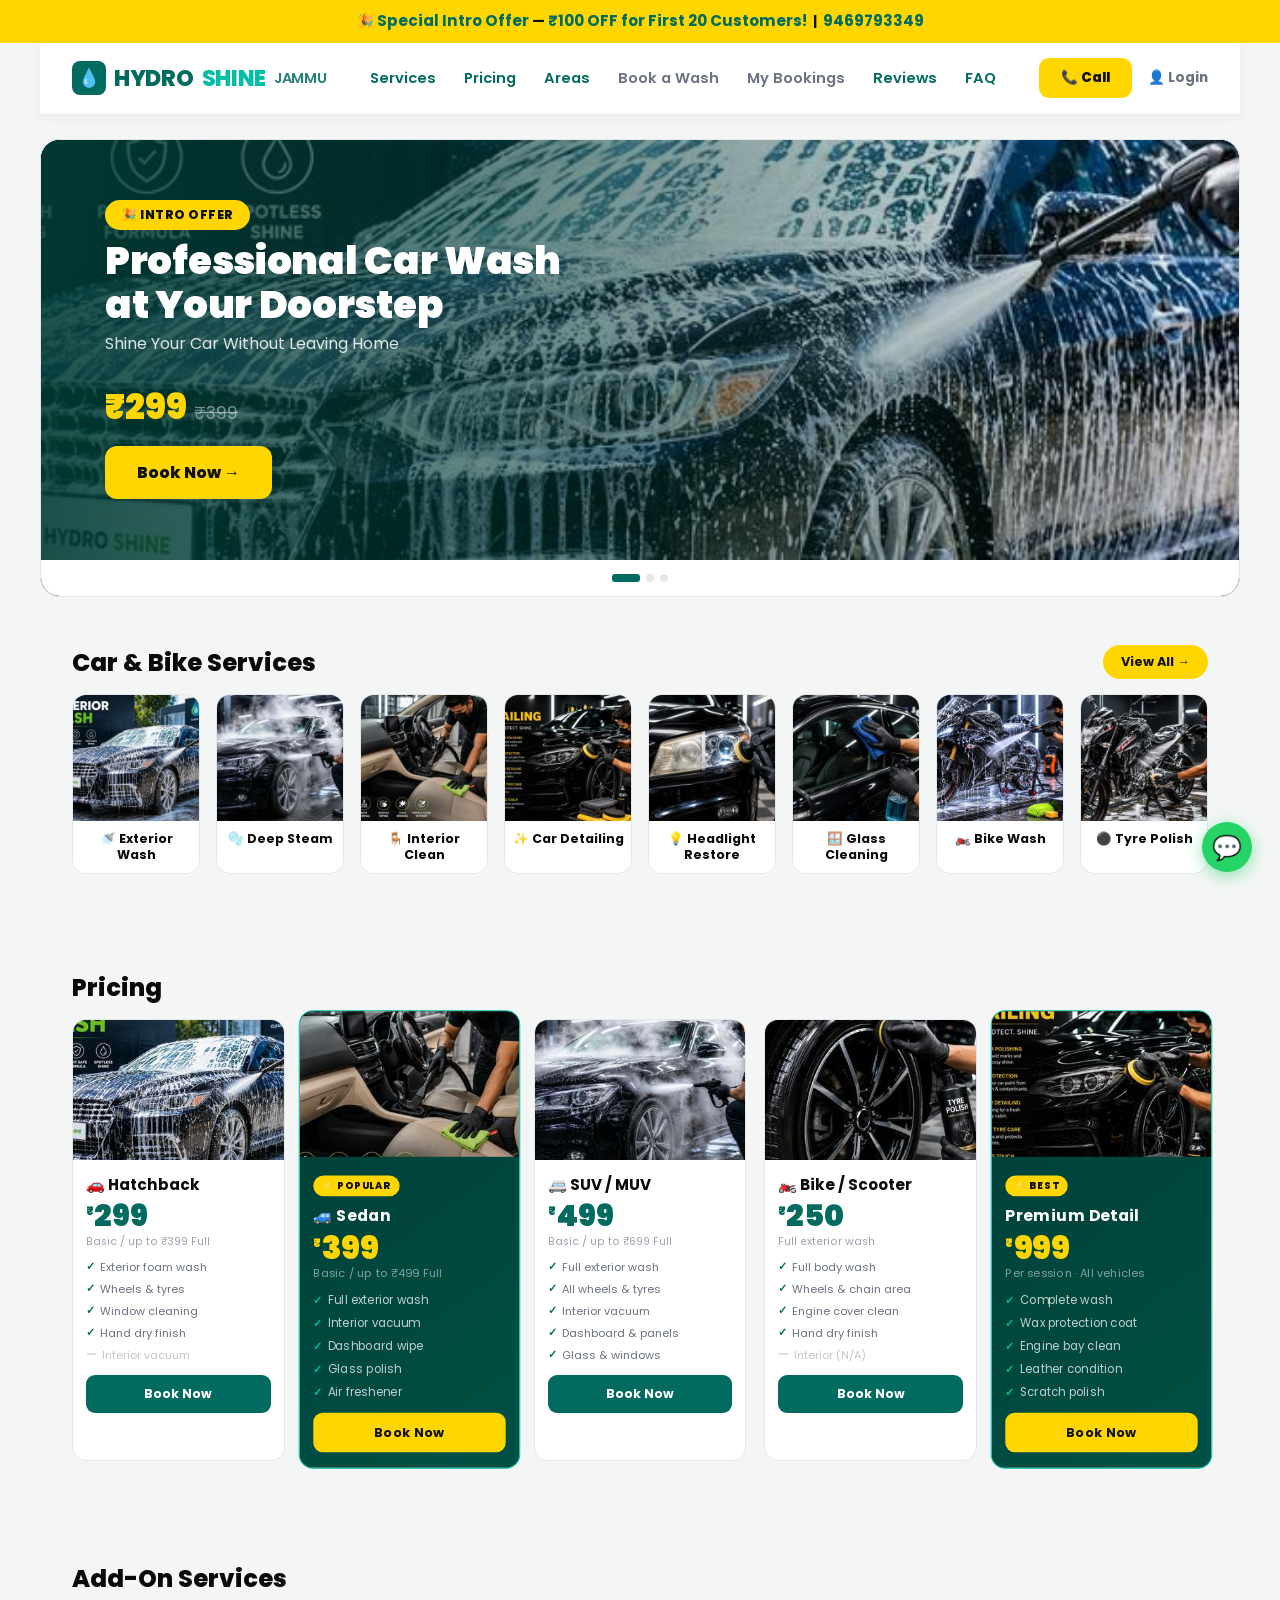
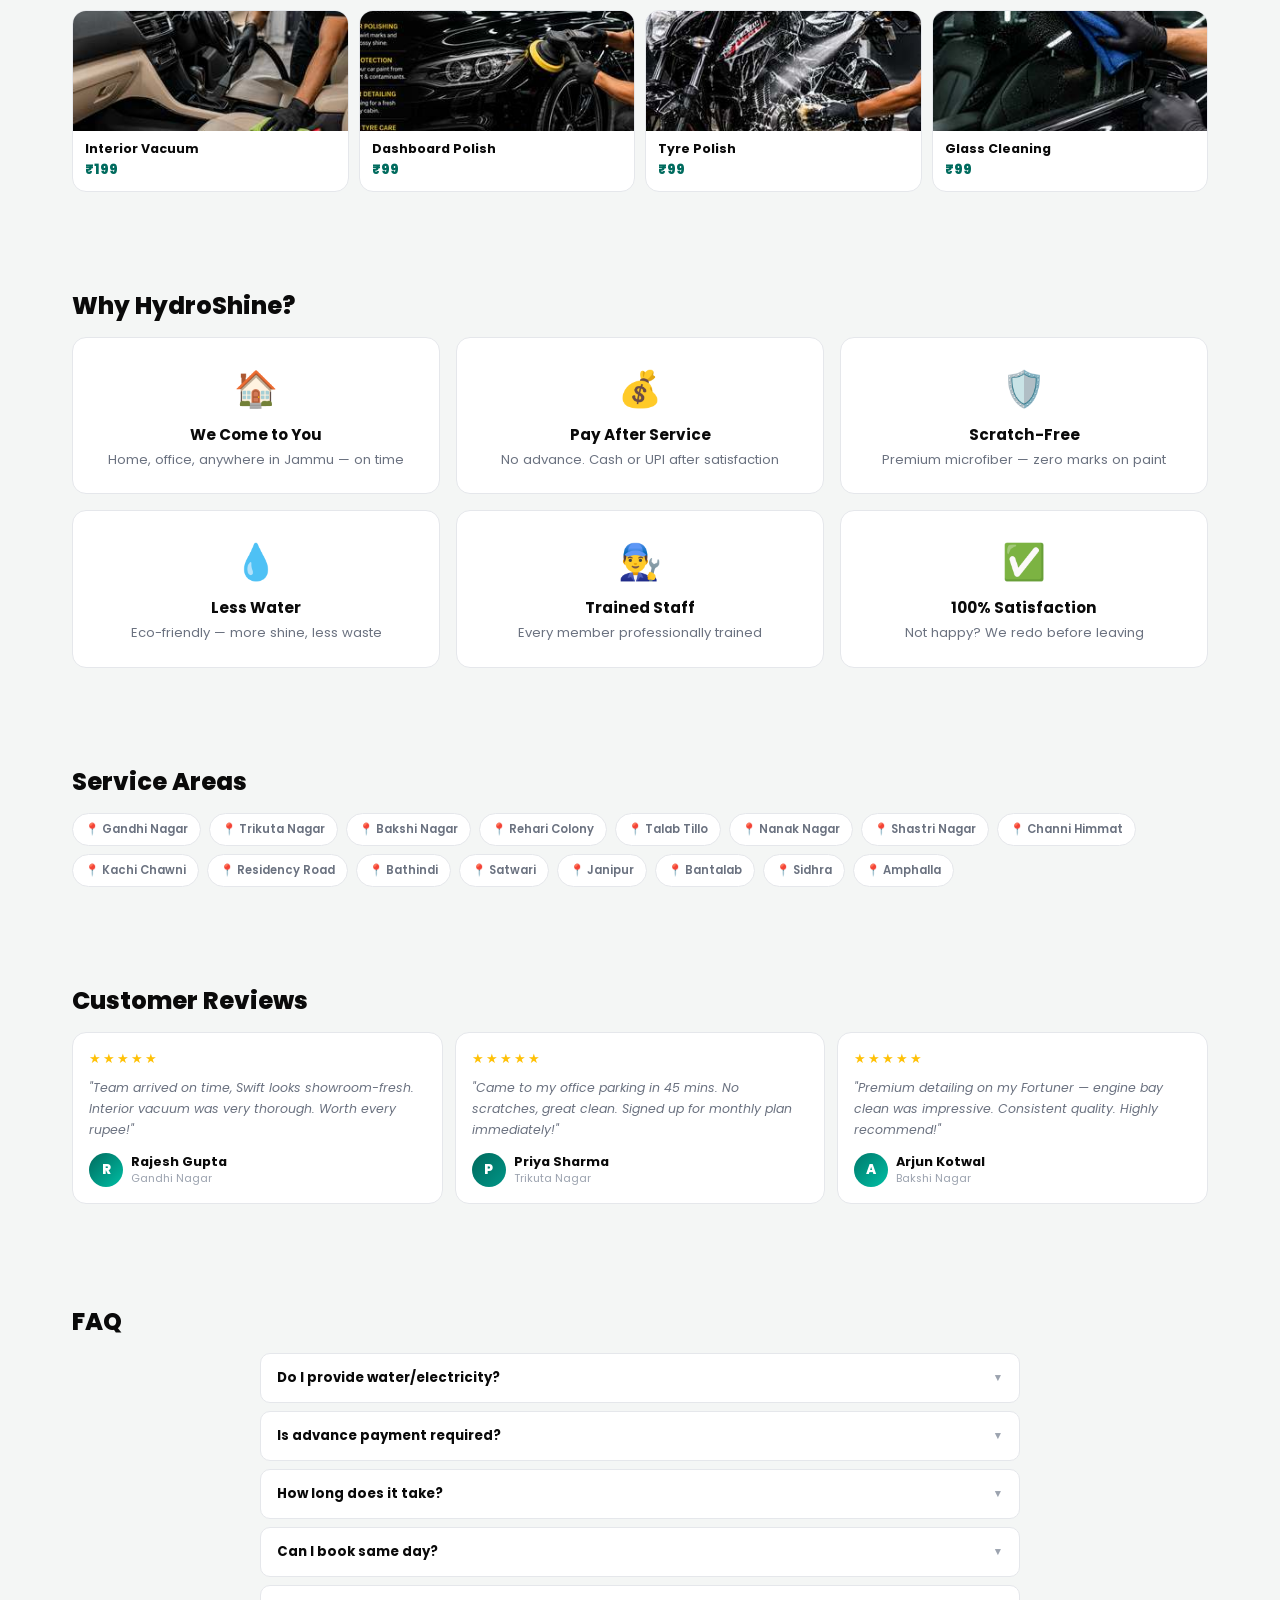
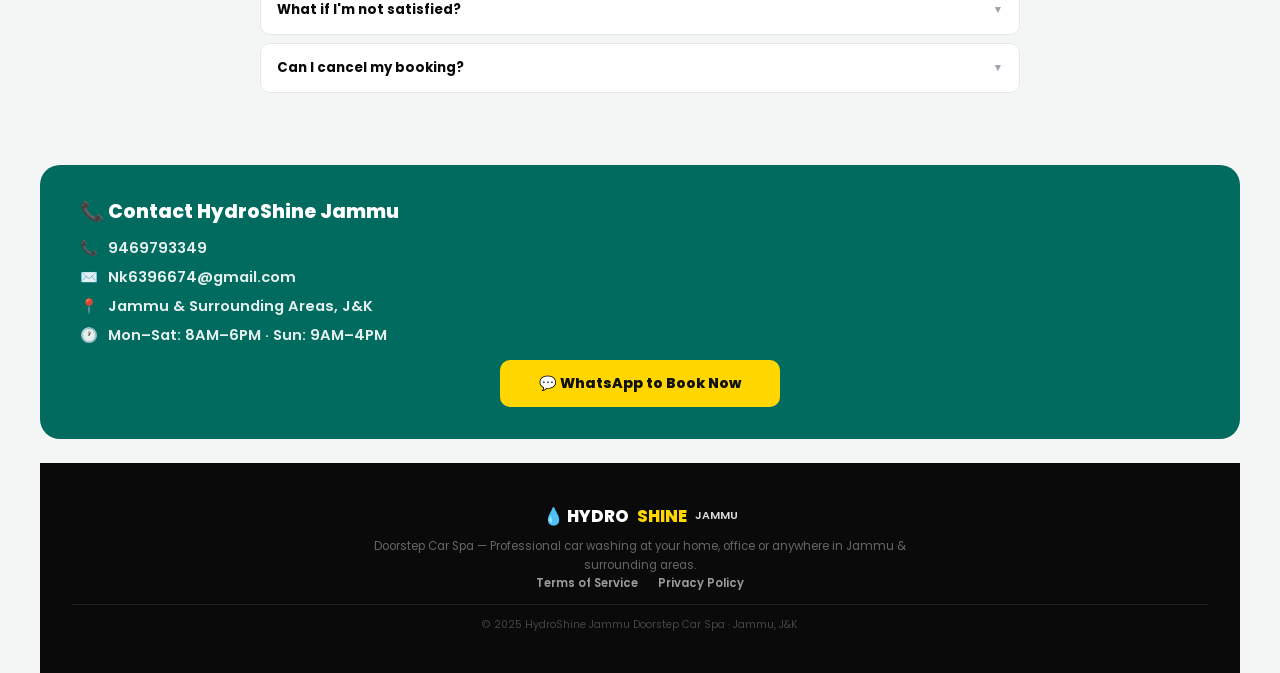
==== pages/index.html @ 93700382 "Update index.html" ====
<!DOCTYPE html>
<html lang="en">
<head>
<meta charset="UTF-8">
<meta name="viewport" content="width=device-width, initial-scale=1.0, maximum-scale=1.0, user-scalable=no">
<title>HydroShine Jammu — Doorstep Car Spa</title>
<link href="https://fonts.googleapis.com/css2?family=Poppins:wght@400;500;600;700;800;900&display=swap" rel="stylesheet">
<link rel="stylesheet" href="app.css">
</head>
<body>

<!-- OFFER BAR -->
<div class="offer-bar">🎉 <span data-price="offer_text">Special Intro Offer</span> — <span data-price="offer_amount">₹100 OFF</span> <span data-price="offer_subtext">for First 20 Customers!</span> &nbsp;|&nbsp; <span>9469793349</span></div>

<!-- HEADER -->
<header class="header">
  <button class="hbg-btn" onclick="openDrawer()">☰</button>
  <div class="header-logo"><div class="logo-ic">💧</div>HYDRO<span class="shine">SHINE</span> <span style="font-size:.65em;font-weight:600;opacity:.85">JAMMU</span></div>
  <a href="tel:9469793349" class="call-btn">📞 Call</a>
</header>

<!-- DRAWER -->
<div class="drawer-overlay" id="drawerOverlay" onclick="closeDrawer()"></div>
<div class="drawer" id="drawer">
  <div class="drawer-head">
    <div class="logo-text">HYDRO<span class="shine">SHINE</span> <span style="font-size:.65em;font-weight:600;opacity:.85">JAMMU</span></div>
    <button class="drawer-close" onclick="closeDrawer()">✕</button>
  </div>
  <div class="drawer-links">
    <a href="index.html#services" onclick="closeDrawer()"><span class="di">🚗</span> Services</a>
    <a href="index.html#pricing" onclick="closeDrawer()"><span class="di">💰</span> Pricing</a>
    <a href="index.html#addons" onclick="closeDrawer()"><span class="di">➕</span> Add-Ons</a>
    <a href="index.html#areas" onclick="closeDrawer()"><span class="di">📍</span> Service Areas</a>
    <a href="booking.html" onclick="closeDrawer()"><span class="di">📅</span> Book a Wash</a>
    <a href="my-bookings.html" onclick="closeDrawer()"><span class="di">📋</span> My Bookings</a>
    <a href="index.html#reviews" onclick="closeDrawer()"><span class="di">⭐</span> Reviews</a>
    <a href="index.html#faq" onclick="closeDrawer()"><span class="di">❓</span> FAQ</a>
    <a href="account.html" onclick="closeDrawer()"><span class="di">👤</span> My Account</a>
  </div>
  <div class="drawer-contact">
    <h4>Contact Us</h4>
    <a href="tel:9469793349">📞 9469793349</a>
    <a href="mailto:Nk6396674@gmail.com">✉️ Nk6396674@gmail.com</a>
    <a>📍 Jammu &amp; Surrounding Areas</a>
  </div>
</div>

<!-- HERO SLIDER -->
<div class="hero-slider">
  <div class="slides" id="slides">
    <div class="slide">
      <img class="slide-img" id="slideImg1" alt="Exterior Wash">
      <div class="slide-overlay"></div>
      <div class="slide-content">
        <div class="slide-tag">🎉 Intro Offer</div>
        <div class="slide-h" data-price="slides.slide1.title">Professional Car Wash at Your Doorstep</div>
        <div class="slide-sub" data-price="slides.slide1.subtitle">Shine Your Car Without Leaving Home</div>
        <div class="slide-price"><span class="new">₹<span data-price="slides.slide1.price_new">299</span></span><span class="old">₹<span data-price="slides.slide1.price_old">399</span></span></div>
        <a href="booking.html" class="slide-book">Book Now →</a>
      </div>
    </div>
    <div class="slide">
      <img class="slide-img" id="slideImg2" alt="Steam Wash">
      <div class="slide-overlay"></div>
      <div class="slide-content">
        <div class="slide-tag">💧 Steam Clean</div>
        <div class="slide-h" data-price="slides.slide2.title">Deep Steam Wash + Interior Clean</div>
        <div class="slide-sub" data-price="slides.slide2.subtitle">Complete inside-out car spa experience</div>
        <div class="slide-price"><span class="new">₹<span data-price="slides.slide2.price_new">399</span></span><span class="old">₹<span data-price="slides.slide2.price_old">599</span></span></div>
        <a href="booking.html" class="slide-book">Book Now →</a>
      </div>
    </div>
    <div class="slide">
      <img class="slide-img" id="slideImg3" alt="Bike Wash">
      <div class="slide-overlay"></div>
      <div class="slide-content">
        <div class="slide-tag">🏍️ Bikes Too!</div>
        <div class="slide-h" data-price="slides.slide3.title">Bike &amp; Scooter Doorstep Wash</div>
        <div class="slide-sub" data-price="slides.slide3.subtitle">Full two-wheeler clean at your location</div>
        <div class="slide-price"><span class="new">₹<span data-price="slides.slide3.price_new">250</span></span><span class="old">₹<span data-price="slides.slide3.price_old">350</span></span></div>
        <a href="booking.html?service=Bike" class="slide-book">Book Now →</a>
      </div>
    </div>
  </div>
  <div class="slide-dots">
    <div class="dot active" onclick="goSlide(0)"></div>
    <div class="dot" onclick="goSlide(1)"></div>
    <div class="dot" onclick="goSlide(2)"></div>
  </div>
</div>

<!-- SERVICES -->
<div class="divider"></div>
<div class="sec rv" id="services">
  <div class="sec-head">
    <h2>Car &amp; Bike Services</h2>
    <a href="index.html#pricing" class="view-all">View All →</a>
  </div>
  <div class="svc-grid">
    <div class="svc-item" onclick="location.href='booking.html?service=Hatchback'">
      <img class="svc-img" id="svcImg1" alt="Exterior Wash">
      <div class="svc-lbl">🚿 Exterior Wash</div>
    </div>
    <div class="svc-item" onclick="location.href='booking.html?service=SUV'">
      <img class="svc-img" id="svcImg2" alt="Deep Steam Wash">
      <div class="svc-lbl">🫧 Deep Steam</div>
    </div>
    <div class="svc-item" onclick="location.href='booking.html?service=Sedan'">
      <img class="svc-img" id="svcImg3" alt="Interior Clean">
      <div class="svc-lbl">🪑 Interior Clean</div>
    </div>
    <div class="svc-item" onclick="location.href='booking.html?service=Premium'">
      <img class="svc-img" id="svcImg4" alt="Car Detailing">
      <div class="svc-lbl">✨ Car Detailing</div>
    </div>
    <div class="svc-item" onclick="location.href='booking.html?service=Premium'">
      <img class="svc-img" id="svcImg5" alt="Headlight Restore">
      <div class="svc-lbl">💡 Headlight Restore</div>
    </div>
    <div class="svc-item" onclick="location.href='booking.html?service=Hatchback'">
      <img class="svc-img" id="svcImg6" alt="Glass Cleaning">
      <div class="svc-lbl">🪟 Glass Cleaning</div>
    </div>
    <div class="svc-item" onclick="location.href='booking.html?service=Bike'">
      <img class="svc-img" id="svcImg7" alt="Bike Wash">
      <div class="svc-lbl">🏍️ Bike Wash</div>
    </div>
    <div class="svc-item" onclick="location.href='index.html#addons'">
      <img class="svc-img" id="svcImg8" alt="Tyre Polish">
      <div class="svc-lbl">⚫ Tyre Polish</div>
    </div>
  </div>
</div>

<!-- PRICING -->
<div class="divider"></div>
<div class="sec rv" id="pricing">
  <div class="sec-head"><h2>Pricing</h2></div>
  <div class="price-scroll">
    <div class="price-card">
      <img class="pc-img" id="pcImg1" alt="Hatchback">
      <div class="pc-body">
        <div class="pc-name">🚗 Hatchback</div>
        <div class="pc-price"><sup>₹</sup><span data-price="services.hatchback.price_min">299</span></div>
        <div class="pc-per">Basic / up to ₹<span data-price="services.hatchback.price_max">399</span> Full</div>
        <ul class="pc-feats">
          <li class="pc-feat">Exterior foam wash</li>
          <li class="pc-feat">Wheels &amp; tyres</li>
          <li class="pc-feat">Window cleaning</li>
          <li class="pc-feat">Hand dry finish</li>
          <li class="pc-feat no">Interior vacuum</li>
        </ul>
        <button class="pc-btn" onclick="location.href='booking.html?service=Hatchback'">Book Now</button>
      </div>
    </div>
    <div class="price-card featured">
      <img class="pc-img" id="pcImg2" alt="Sedan">
      <div class="pc-body">
        <div class="pc-badge">⭐ Popular</div>
        <div class="pc-name">🚙 Sedan</div>
        <div class="pc-price"><sup>₹</sup><span data-price="services.sedan.price_min">399</span></div>
        <div class="pc-per">Basic / up to ₹<span data-price="services.sedan.price_max">499</span> Full</div>
        <ul class="pc-feats">
          <li class="pc-feat">Full exterior wash</li>
          <li class="pc-feat">Interior vacuum</li>
          <li class="pc-feat">Dashboard wipe</li>
          <li class="pc-feat">Glass polish</li>
          <li class="pc-feat">Air freshener</li>
        </ul>
        <button class="pc-btn" onclick="location.href='booking.html?service=Sedan'">Book Now</button>
      </div>
    </div>
    <div class="price-card">
      <img class="pc-img" id="pcImg3" alt="SUV">
      <div class="pc-body">
        <div class="pc-name">🚐 SUV / MUV</div>
        <div class="pc-price"><sup>₹</sup><span data-price="services.suv.price_min">499</span></div>
        <div class="pc-per">Basic / up to ₹<span data-price="services.suv.price_max">699</span> Full</div>
        <ul class="pc-feats">
          <li class="pc-feat">Full exterior wash</li>
          <li class="pc-feat">All wheels &amp; tyres</li>
          <li class="pc-feat">Interior vacuum</li>
          <li class="pc-feat">Dashboard &amp; panels</li>
          <li class="pc-feat">Glass &amp; windows</li>
        </ul>
        <button class="pc-btn" onclick="location.href='booking.html?service=SUV'">Book Now</button>
      </div>
    </div>
    <div class="price-card">
      <img class="pc-img" id="pcImg4" alt="Bike">
      <div class="pc-body">
        <div class="pc-name">🏍️ Bike / Scooter</div>
        <div class="pc-price"><sup>₹</sup><span data-price="services.bike.price">250</span></div>
        <div class="pc-per">Full exterior wash</div>
        <ul class="pc-feats">
          <li class="pc-feat">Full body wash</li>
          <li class="pc-feat">Wheels &amp; chain area</li>
          <li class="pc-feat">Engine cover clean</li>
          <li class="pc-feat">Hand dry finish</li>
          <li class="pc-feat no">Interior (N/A)</li>
        </ul>
        <button class="pc-btn" onclick="location.href='booking.html?service=Bike'">Book Now</button>
      </div>
    </div>
    <div class="price-card featured">
      <img class="pc-img" id="pcImg5" alt="Premium">
      <div class="pc-body">
        <div class="pc-badge">🌟 Best</div>
        <div class="pc-name">Premium Detail</div>
        <div class="pc-price"><sup>₹</sup><span data-price="services.premium.price">999</span></div>
        <div class="pc-per">Per session · All vehicles</div>
        <ul class="pc-feats">
          <li class="pc-feat">Complete wash</li>
          <li class="pc-feat">Wax protection coat</li>
          <li class="pc-feat">Engine bay clean</li>
          <li class="pc-feat">Leather condition</li>
          <li class="pc-feat">Scratch polish</li>
        </ul>
        <button class="pc-btn" onclick="location.href='booking.html?service=Premium'">Book Now</button>
      </div>
    </div>
  </div>
</div>

<!-- ADD-ONS -->
<div class="divider"></div>
<div class="sec rv" id="addons">
  <div class="sec-head"><h2>Add-On Services</h2></div>
  <div class="addon-grid">
    <div class="addon-card" onclick="location.href='booking.html'">
      <img class="addon-img" id="addonImg1" alt="Interior Vacuum">
      <div class="addon-body"><h4>Interior Vacuum</h4><div class="addon-price">₹<span data-price="addons.interior_vacuum.price">199</span></div></div>
    </div>
    <div class="addon-card" onclick="location.href='booking.html'">
      <img class="addon-img" id="addonImg2" alt="Dashboard Polish">
      <div class="addon-body"><h4>Dashboard Polish</h4><div class="addon-price">₹<span data-price="addons.dashboard_polish.price">99</span></div></div>
    </div>
    <div class="addon-card" onclick="location.href='booking.html'">
      <img class="addon-img" id="addonImg3" alt="Tyre Polish">
      <div class="addon-body"><h4>Tyre Polish</h4><div class="addon-price">₹<span data-price="addons.tyre_polish.price">99</span></div></div>
    </div>
    <div class="addon-card" onclick="location.href='booking.html'">
      <img class="addon-img" id="addonImg4" alt="Glass Cleaning">
      <div class="addon-body"><h4>Glass Cleaning</h4><div class="addon-price">₹<span data-price="addons.glass_cleaning.price">99</span></div></div>
    </div>
  </div>
</div>

<!-- WHY US -->
<div class="divider"></div>
<div class="sec rv">
  <div class="sec-head"><h2>Why HydroShine?</h2></div>
  <div class="why-grid">
    <div class="why-card"><div class="wico">🏠</div><h4>We Come to You</h4><p>Home, office, anywhere in Jammu — on time</p></div>
    <div class="why-card"><div class="wico">💰</div><h4>Pay After Service</h4><p>No advance. Cash or UPI after satisfaction</p></div>
    <div class="why-card"><div class="wico">🛡️</div><h4>Scratch-Free</h4><p>Premium microfiber — zero marks on paint</p></div>
    <div class="why-card"><div class="wico">💧</div><h4>Less Water</h4><p>Eco-friendly — more shine, less waste</p></div>
    <div class="why-card"><div class="wico">👨‍🔧</div><h4>Trained Staff</h4><p>Every member professionally trained</p></div>
    <div class="why-card"><div class="wico">✅</div><h4>100% Satisfaction</h4><p>Not happy? We redo before leaving</p></div>
  </div>
</div>

<!-- AREAS -->
<div class="divider"></div>
<div class="sec rv" id="areas">
  <div class="sec-head"><h2>Service Areas</h2></div>
  <div class="areas-wrap">
    <div class="area-chip">📍 Gandhi Nagar</div><div class="area-chip">📍 Trikuta Nagar</div>
    <div class="area-chip">📍 Bakshi Nagar</div><div class="area-chip">📍 Rehari Colony</div>
    <div class="area-chip">📍 Talab Tillo</div><div class="area-chip">📍 Nanak Nagar</div>
    <div class="area-chip">📍 Shastri Nagar</div><div class="area-chip">📍 Channi Himmat</div>
    <div class="area-chip">📍 Kachi Chawni</div><div class="area-chip">📍 Residency Road</div>
    <div class="area-chip">📍 Bathindi</div><div class="area-chip">📍 Satwari</div>
    <div class="area-chip">📍 Janipur</div><div class="area-chip">📍 Bantalab</div>
    <div class="area-chip">📍 Sidhra</div><div class="area-chip">📍 Amphalla</div>
  </div>
</div>

<!-- REVIEWS -->
<div class="divider"></div>
<div class="sec rv" id="reviews">
  <div class="sec-head"><h2>Customer Reviews</h2></div>
  <div class="rev-scroll">
    <div class="rev-card"><div class="stars">★★★★★</div><p class="rev-text">"Team arrived on time, Swift looks showroom-fresh. Interior vacuum was very thorough. Worth every rupee!"</p><div class="rev-who"><div class="rev-av">R</div><div><div class="rev-name">Rajesh Gupta</div><div class="rev-loc">Gandhi Nagar</div></div></div></div>
    <div class="rev-card"><div class="stars">★★★★★</div><p class="rev-text">"Came to my office parking in 45 mins. No scratches, great clean. Signed up for monthly plan immediately!"</p><div class="rev-who"><div class="rev-av" style="background:linear-gradient(135deg,#00695C,#009688)">P</div><div><div class="rev-name">Priya Sharma</div><div class="rev-loc">Trikuta Nagar</div></div></div></div>
    <div class="rev-card"><div class="stars">★★★★★</div><p class="rev-text">"Premium detailing on my Fortuner — engine bay clean was impressive. Consistent quality. Highly recommend!"</p><div class="rev-who"><div class="rev-av" style="background:linear-gradient(135deg,#00796B,#00BFA5)">A</div><div><div class="rev-name">Arjun Kotwal</div><div class="rev-loc">Bakshi Nagar</div></div></div></div>
  </div>
</div>

<!-- FAQ -->
<div class="divider"></div>
<div class="sec rv" id="faq">
  <div class="sec-head"><h2>FAQ</h2></div>
  <div class="faq-list">
    <div class="faqq"><button onclick="faqT(this)">Do I provide water/electricity? <span class="arr">▼</span></button><div class="ans"><p>Yes — we use a small amount of your water and electricity. This keeps costs low for better pricing. We are very efficient and use only what's necessary.</p></div></div>
    <div class="faqq"><button onclick="faqT(this)">Is advance payment required? <span class="arr">▼</span></button><div class="ans"><p>No advance at all. Pay only after the service is done and you're satisfied. Cash and UPI both accepted.</p></div></div>
    <div class="faqq"><button onclick="faqT(this)">How long does it take? <span class="arr">▼</span></button><div class="ans"><p>Basic wash: 30–40 min. Interior + Exterior: 60–75 min. Premium Detailing: 2.5–3 hours.</p></div></div>
    <div class="faqq"><button onclick="faqT(this)">Can I book same day? <span class="arr">▼</span></button><div class="ans"><p>Yes! Same-day slots available. For urgent bookings call or WhatsApp 9469793349 directly.</p></div></div>
    <div class="faqq"><button onclick="faqT(this)">What if I'm not satisfied? <span class="arr">▼</span></button><div class="ans"><p>We fix it before we leave — no questions asked. 100% satisfaction guarantee. You only pay when happy.</p></div></div>
    <div class="faqq"><button onclick="faqT(this)">Can I cancel my booking? <span class="arr">▼</span></button><div class="ans"><p>Yes, you can cancel any pending or confirmed booking anytime from the "My Bookings" page before the service starts — no charges for cancellation.</p></div></div>
  </div>
</div>

<!-- CONTACT -->
<div class="divider"></div>
<div class="contact-strip rv">
  <h3>📞 Contact HydroShine Jammu</h3>
  <a class="cl" href="tel:9469793349"><span class="ci">📞</span> 9469793349</a>
  <a class="cl" href="mailto:Nk6396674@gmail.com"><span class="ci">✉️</span> Nk6396674@gmail.com</a>
  <a class="cl"><span class="ci">📍</span> Jammu &amp; Surrounding Areas, J&amp;K</a>
  <a class="cl"><span class="ci">🕐</span> Mon–Sat: 8AM–6PM · Sun: 9AM–4PM</a>
  <a class="wa-btn-full" href="https://wa.me/919469793349?text=Hi%20HydroShine%20Jammu%2C%20I%20want%20to%20book%20a%20doorstep%20car%20wash" target="_blank">💬 WhatsApp to Book Now</a>
</div>

<!-- FOOTER -->
<div class="footer">
  <div class="logo-ft">💧 HYDRO<span class="shine">SHINE</span> <span style="font-size:.65em;font-weight:600;opacity:.85">JAMMU</span></div>
  <p>Doorstep Car Spa — Professional car washing at your home, office or anywhere in Jammu &amp; surrounding areas.</p>
  <div class="ft-links" style="display:flex;justify-content:center;gap:20px;margin-bottom:10px">
    <a href="terms.html" style="color:rgba(255,255,255,.6);font-size:.72rem;font-weight:600;text-decoration:none">Terms of Service</a>
    <a href="privacy.html" style="color:rgba(255,255,255,.6);font-size:.72rem;font-weight:600;text-decoration:none">Privacy Policy</a>
  </div>
  <div class="ft-copy">© 2025 HydroShine Jammu Doorstep Car Spa · Jammu, J&amp;K</div>
</div>

<!-- BOTTOM NAV -->
<nav class="bottom-nav">
  <div class="bn-item active" id="nav-home" onclick="window.scrollTo({top:0,behavior:'smooth'})"><div class="bn-ic">🏠</div><div class="bn-lbl">Home</div></div>
  <div class="bn-item" id="nav-services" onclick="location.href='index.html#services'"><div class="bn-ic">🚗</div><div class="bn-lbl">Services</div></div>
  <div class="bn-item" id="nav-bookings" onclick="location.href='my-bookings.html'"><div class="bn-ic">📋</div><div class="bn-lbl">My Bookings</div></div>
  <div class="bn-item" id="nav-call" onclick="location.href='tel:9469793349'"><div class="bn-ic">📞</div><div class="bn-lbl">Call</div></div>
  <div class="bn-item" id="nav-account" onclick="location.href='account.html'"><div class="bn-ic">👤</div><div class="bn-lbl">Account</div></div>
</nav>

<!-- WA FLOAT -->
<a class="wa-fl" href="https://wa.me/919469793349?text=Hi%20HydroShine%20Jammu%2C%20I%20want%20to%20book%20a%20doorstep%20car%20wash" target="_blank">💬</a>

<script src="images.js"></script>
<script>window.HS_PAGE="home";</script>
<script src="app.js"></script>
<script>
  // Apply images
  document.getElementById('slideImg1').src = IMG.slide1;
  document.getElementById('slideImg2').src = IMG.slide2;
  document.getElementById('slideImg3').src = IMG.slide3;
  document.getElementById('svcImg1').src = IMG.exterior;
  document.getElementById('svcImg2').src = IMG.steam;
  document.getElementById('svcImg3').src = IMG.interior;
  document.getElementById('svcImg4').src = IMG.detailing;
  document.getElementById('svcImg5').src = IMG.headlight;
  document.getElementById('svcImg6').src = IMG.glass;
  document.getElementById('svcImg7').src = IMG.bike1;
  document.getElementById('svcImg8').src = IMG.tyre;
  document.getElementById('pcImg1').src = IMG.exterior;
  document.getElementById('pcImg2').src = IMG.interior;
  document.getElementById('pcImg3').src = IMG.steam;
  document.getElementById('pcImg4').src = IMG.bike2;
  document.getElementById('pcImg5').src = IMG.detailing;
  document.getElementById('addonImg1').src = IMG.interior;
  document.getElementById('addonImg2').src = IMG.detailing;
  document.getElementById('addonImg3').src = IMG.tyre;
  document.getElementById('addonImg4').src = IMG.glass;
</script>
</body>
</html>
---- pages/app.css ----
:root{
  --teal:#006B5E;--teal2:#00897B;--teal3:#00BFA5;
  --yellow:#FFD600;--yellow2:#FFC107;
  --dark:#0A0A0A;--white:#FFFFFF;
  --bg:#F4F6F5;--card:#FFFFFF;
  --gray:#6B7280;--gray2:#9CA3AF;
  --border:#E5E7EB;
  --font:'Poppins',sans-serif;
  --r:14px;--r-sm:10px;--bottom-h:68px;
}
*{margin:0;padding:0;box-sizing:border-box;-webkit-tap-highlight-color:transparent}
html{scroll-behavior:smooth}
body{font-family:var(--font);background:var(--bg);color:var(--dark);max-width:480px;margin:0 auto;min-height:100vh;overflow-x:hidden;padding-bottom:var(--bottom-h)}
a{text-decoration:none;color:inherit}
button{cursor:pointer;font-family:var(--font);border:none}
::-webkit-scrollbar{display:none}

/* OFFER BAR */
.offer-bar{background:var(--yellow);padding:9px 16px;text-align:center;font-size:.72rem;font-weight:700;color:#111;line-height:1.5}
.offer-bar span{color:var(--teal);font-size:.82rem}

/* HEADER */
.header{background:var(--teal);padding:0 16px;height:58px;display:flex;align-items:center;justify-content:space-between;position:sticky;top:0;z-index:100;box-shadow:0 2px 12px rgba(0,0,0,.2)}
.header-logo{display:flex;align-items:center;gap:8px;color:#fff;font-size:1.1rem;font-weight:800;letter-spacing:-.3px}
.logo-ic{width:34px;height:34px;background:rgba(255,255,255,.18);border-radius:8px;display:flex;align-items:center;justify-content:center;font-size:1.1rem}
.shine{color:var(--yellow)}
.call-btn{background:var(--yellow);color:#111;padding:7px 14px;border-radius:8px;font-size:.75rem;font-weight:800;display:flex;align-items:center;gap:5px}
.hbg-btn{background:rgba(255,255,255,.15);border:none;color:#fff;width:36px;height:36px;border-radius:8px;display:flex;align-items:center;justify-content:center;font-size:1.1rem;cursor:pointer}
.back-btn{background:rgba(255,255,255,.15);border:none;color:#fff;width:36px;height:36px;border-radius:8px;display:flex;align-items:center;justify-content:center;font-size:1.2rem;cursor:pointer}
.header-title{color:#fff;font-size:1.02rem;font-weight:800}

/* DRAWER */
.drawer-overlay{display:none;position:fixed;inset:0;z-index:200;background:rgba(0,0,0,.55)}
.drawer-overlay.show{display:block}
.drawer{position:fixed;top:0;left:-280px;bottom:0;width:280px;z-index:201;background:#fff;transition:left .3s ease;overflow-y:auto}
.drawer.open{left:0}
.drawer-head{background:var(--teal);padding:20px 18px;display:flex;align-items:center;gap:10px}
.drawer-head .logo-text{color:#fff;font-size:1.05rem;font-weight:800}
.drawer-close{margin-left:auto;background:rgba(255,255,255,.15);border:none;color:#fff;width:32px;height:32px;border-radius:8px;font-size:1.1rem;cursor:pointer;display:flex;align-items:center;justify-content:center}
.drawer-links a{display:flex;align-items:center;gap:12px;padding:14px 18px;font-size:.88rem;font-weight:600;color:#333;border-bottom:1px solid #f0f0f0;transition:background .15s}
.drawer-links a:hover,.drawer-links a:active{background:#f5faf8;color:var(--teal)}
.drawer-links a .di{font-size:1rem;width:20px;text-align:center}
.drawer-contact{padding:16px 18px;background:#f8faf9;border-top:1px solid #eee}
.drawer-contact h4{font-size:.72rem;font-weight:700;color:var(--gray);text-transform:uppercase;letter-spacing:1px;margin-bottom:10px}
.drawer-contact a{display:flex;align-items:center;gap:8px;font-size:.84rem;font-weight:600;color:#333;margin-bottom:8px}

/* SECTIONS */
.sec{padding:16px 16px}
.sec-head{display:flex;align-items:center;justify-content:space-between;margin-bottom:14px}
.sec-head h2{font-size:.97rem;font-weight:800;color:var(--dark)}
.view-all{background:var(--yellow);color:#111;padding:6px 14px;border-radius:100px;font-size:.7rem;font-weight:700}
.divider{height:8px;background:var(--bg)}
.sec-ey{font-size:.68rem;font-weight:700;color:var(--teal);letter-spacing:1.5px;text-transform:uppercase;margin-bottom:6px}

/* HERO SLIDER */
.hero-slider{position:relative;overflow:hidden;background:#000;border-bottom:1px solid #eee}
.slides{display:flex;transition:transform .42s ease}
.slide{min-width:100%;position:relative;overflow:hidden}
.slide-img{width:100%;height:215px;object-fit:cover;object-position:center;display:block}
.slide-overlay{position:absolute;inset:0;background:linear-gradient(90deg,rgba(0,60,52,.88) 0%,rgba(0,50,44,.45) 55%,transparent 100%)}
.slide-content{position:absolute;inset:0;padding:20px 18px;display:flex;flex-direction:column;justify-content:center}
.slide-tag{display:inline-block;background:var(--yellow);color:#111;font-size:.6rem;font-weight:800;padding:4px 10px;border-radius:100px;margin-bottom:9px;letter-spacing:.5px;text-transform:uppercase;width:fit-content}
.slide-h{font-size:1.08rem;font-weight:900;color:#fff;line-height:1.2;margin-bottom:5px;max-width:200px;letter-spacing:-.3px}
.slide-sub{font-size:.7rem;color:rgba(255,255,255,.85);margin-bottom:12px;line-height:1.5;max-width:190px}
.slide-price{display:flex;align-items:baseline;gap:7px;margin-bottom:13px}
.slide-price .new{font-size:1.3rem;font-weight:900;color:var(--yellow)}
.slide-price .old{font-size:.75rem;color:rgba(255,255,255,.45);text-decoration:line-through}
.slide-book{display:inline-flex;align-items:center;gap:6px;background:var(--yellow);color:#111;padding:9px 16px;border-radius:9px;font-size:.78rem;font-weight:800;width:fit-content}
.slide-dots{display:flex;justify-content:center;gap:6px;padding:10px 0 8px;background:#fff}
.dot{width:6px;height:6px;border-radius:50%;background:var(--border);transition:all .2s;cursor:pointer}
.dot.active{width:20px;border-radius:3px;background:var(--teal)}

/* SERVICE GRID */
.svc-grid{display:grid;grid-template-columns:repeat(4,1fr);gap:10px}
.svc-item{background:var(--card);border:1.5px solid var(--border);border-radius:var(--r);overflow:hidden;cursor:pointer;transition:all .18s}
.svc-item:active{transform:scale(.94);opacity:.9}
.svc-item:hover{border-color:var(--teal3)}
.svc-img{width:100%;aspect-ratio:1/1;object-fit:cover;object-position:center;display:block}
.svc-lbl{font-size:.6rem;font-weight:700;color:var(--dark);text-align:center;padding:6px 3px 7px;line-height:1.3;background:#fff}

/* PRICING SCROLL */
.price-scroll{display:flex;gap:12px;overflow-x:auto;padding-bottom:4px;scroll-snap-type:x mandatory}
.price-scroll::-webkit-scrollbar{display:none}
.price-card{min-width:190px;background:var(--card);border:1.5px solid var(--border);border-radius:var(--r);overflow:hidden;scroll-snap-align:start;flex-shrink:0;transition:border-color .2s}
.price-card:hover{border-color:var(--teal3)}
.price-card.featured{background:linear-gradient(145deg,#003D35,#005046);border-color:var(--teal3)}
.pc-img{width:100%;height:108px;object-fit:cover;object-position:center;display:block}
.pc-body{padding:13px 13px 15px}
.pc-badge{display:inline-block;background:var(--yellow);color:#111;font-size:.58rem;font-weight:800;padding:3px 8px;border-radius:100px;text-transform:uppercase;letter-spacing:.5px;margin-bottom:7px}
.pc-name{font-size:.84rem;font-weight:700;margin-bottom:5px;color:var(--dark)}
.price-card.featured .pc-name{color:#fff}
.pc-price{font-size:1.5rem;font-weight:900;color:var(--teal);line-height:1;margin-bottom:2px}
.price-card.featured .pc-price{color:var(--yellow)}
.pc-price sup{font-size:.75rem;vertical-align:super}
.pc-per{font-size:.67rem;color:var(--gray2);margin-bottom:9px}
.price-card.featured .pc-per{color:rgba(255,255,255,.5)}
.pc-feats{list-style:none;display:flex;flex-direction:column;gap:5px;margin-bottom:11px}
.pc-feat{display:flex;align-items:center;gap:5px;font-size:.69rem;color:var(--gray)}
.price-card.featured .pc-feat{color:rgba(255,255,255,.75)}
.pc-feat::before{content:'✓';color:var(--teal);font-weight:800;font-size:.67rem;flex-shrink:0}
.price-card.featured .pc-feat::before{color:var(--teal3)}
.pc-feat.no{opacity:.4}
.pc-feat.no::before{content:'—';color:var(--gray2)}
.pc-btn{display:block;width:100%;text-align:center;background:var(--teal);color:#fff;padding:10px;border-radius:9px;font-size:.77rem;font-weight:700;border:none;cursor:pointer;transition:background .2s}
.price-card.featured .pc-btn{background:var(--yellow);color:#111}

/* ADDONS */
.addon-grid{display:grid;grid-template-columns:repeat(2,1fr);gap:10px}
.addon-card{background:var(--card);border:1.5px solid var(--border);border-radius:var(--r);overflow:hidden;cursor:pointer;transition:all .2s}
.addon-card:hover{border-color:var(--teal3)}
.addon-card:active{transform:scale(.97)}
.addon-img{width:100%;height:88px;object-fit:cover;object-position:center;display:block}
.addon-body{padding:9px 12px 11px}
.addon-body h4{font-size:.78rem;font-weight:700;margin-bottom:2px}
.addon-price{font-size:.85rem;font-weight:800;color:var(--teal)}

/* WHY US */
.why-grid{display:grid;grid-template-columns:repeat(2,1fr);gap:10px}
.why-card{background:var(--card);border:1.5px solid var(--border);border-radius:var(--r);padding:14px 12px;text-align:center;transition:all .2s}
.why-card:hover{border-color:var(--teal3);background:#f0faf8}
.why-card .wico{font-size:1.6rem;margin-bottom:8px}
.why-card h4{font-size:.78rem;font-weight:700;margin-bottom:4px}
.why-card p{font-size:.7rem;color:var(--gray);line-height:1.5}

/* AREAS */
.areas-wrap{display:flex;flex-wrap:wrap;gap:8px}
.area-chip{background:var(--card);border:1.5px solid var(--border);padding:7px 12px;border-radius:100px;font-size:.72rem;font-weight:600;color:var(--gray);display:flex;align-items:center;gap:5px;transition:all .2s}
.area-chip:hover{border-color:var(--teal);color:var(--teal);background:#f0faf8}

/* FORM ELEMENTS */
.book-box{background:var(--card);margin:0 16px 16px;border-radius:var(--r);border:1.5px solid var(--border);padding:20px 16px}
.book-box h2{font-size:1rem;font-weight:800;margin-bottom:18px;color:var(--dark)}
.fg{display:flex;flex-direction:column;gap:6px;margin-bottom:13px}
.fg label{font-size:.68rem;font-weight:700;color:var(--gray);letter-spacing:.8px;text-transform:uppercase}
.fc{background:#F8FAFB;border:1.5px solid var(--border);color:var(--dark);padding:11px 13px;border-radius:10px;font-size:.87rem;font-family:var(--font);outline:none;width:100%;transition:border-color .2s,box-shadow .2s;-webkit-appearance:none}
.fc:focus{border-color:var(--teal);box-shadow:0 0 0 3px rgba(0,107,94,.1)}
.fc::placeholder{color:#C5C9CE}
.fc option{background:#fff}
textarea.fc{resize:vertical;min-height:78px}
.fc.err{border-color:#EF4444}
.ferr{font-size:.68rem;color:#EF4444;margin-top:2px;display:none}
.frow2{display:grid;grid-template-columns:1fr 1fr;gap:10px}
.sub-btn{width:100%;background:var(--teal);color:#fff;border:none;padding:14px;border-radius:11px;font-size:.92rem;font-weight:800;display:flex;align-items:center;justify-content:center;gap:9px;transition:all .2s;margin-top:4px;box-shadow:0 4px 14px rgba(0,107,94,.25)}
.sub-btn:hover:not(:disabled){background:var(--teal2);transform:translateY(-1px)}
.sub-btn:disabled{opacity:.5;cursor:not-allowed}
.sub-btn.outline{background:transparent;color:var(--teal);border:1.5px solid var(--teal);box-shadow:none}
.sub-btn.outline:hover{background:rgba(0,107,94,.06)}
.sub-btn.danger{background:#EF4444;box-shadow:0 4px 14px rgba(239,68,68,.25)}
.sub-btn.danger:hover{background:#dc2626}
.sp{width:16px;height:16px;border:2px solid rgba(255,255,255,.3);border-top-color:#fff;border-radius:50%;animation:spin .6s linear infinite;display:none}
@keyframes spin{to{transform:rotate(360deg)}}
.toast{display:none;margin-top:12px;padding:12px 14px;border-radius:10px;font-size:.82rem;font-weight:600;text-align:center}
.toast.ok{background:rgba(0,191,165,.1);border:1.5px solid rgba(0,191,165,.3);color:var(--teal)}
.toast.bad{background:rgba(239,68,68,.1);border:1.5px solid rgba(239,68,68,.25);color:#EF4444}

/* REVIEWS */
.rev-scroll{display:flex;gap:12px;overflow-x:auto;padding-bottom:4px;scroll-snap-type:x mandatory}
.rev-card{min-width:260px;background:var(--card);border:1.5px solid var(--border);border-radius:var(--r);padding:16px;scroll-snap-align:start;flex-shrink:0}
.rev-card:hover{border-color:var(--teal3)}
.stars{color:var(--yellow2);font-size:.82rem;letter-spacing:2px;margin-bottom:8px}
.rev-text{font-size:.78rem;color:var(--gray);line-height:1.7;font-style:italic;margin-bottom:12px}
.rev-who{display:flex;align-items:center;gap:8px}
.rev-av{width:34px;height:34px;border-radius:50%;background:linear-gradient(135deg,var(--teal),var(--teal3));display:flex;align-items:center;justify-content:center;font-weight:800;font-size:.85rem;color:#fff;flex-shrink:0}
.rev-name{font-size:.8rem;font-weight:700}
.rev-loc{font-size:.68rem;color:var(--gray2)}

/* FAQ */
.faq-list{display:flex;flex-direction:column;gap:8px}
.faqq{background:var(--card);border:1.5px solid var(--border);border-radius:var(--r-sm);overflow:hidden}
.faqq button{width:100%;background:none;border:none;color:var(--dark);padding:14px 16px;text-align:left;font-size:.83rem;font-weight:700;display:flex;justify-content:space-between;align-items:center;gap:12px;cursor:pointer}
.faqq .arr{color:var(--gray2);font-size:.65rem;transition:transform .25s;flex-shrink:0}
.faqq.open .arr{transform:rotate(180deg)}
.faqq .ans{max-height:0;overflow:hidden;transition:max-height .3s ease,padding .3s;padding:0 16px}
.faqq.open .ans{padding:0 16px 14px;max-height:180px}
.faqq .ans p{font-size:.78rem;color:var(--gray);line-height:1.75}

/* CONTACT */
.contact-strip{background:var(--teal);margin:0 16px 16px;border-radius:var(--r);padding:18px 16px}
.contact-strip h3{font-size:.9rem;font-weight:800;color:#fff;margin-bottom:12px}
.cl{display:flex;align-items:center;gap:10px;font-size:.83rem;font-weight:600;color:rgba(255,255,255,.9);margin-bottom:8px}
.cl .ci{font-size:.9rem;width:18px;text-align:center}
.wa-btn-full{display:flex;align-items:center;justify-content:center;gap:8px;background:var(--yellow);color:#111;padding:13px;border-radius:10px;font-size:.88rem;font-weight:800;margin-top:14px}

/* FOOTER */
.footer{background:var(--dark);padding:20px 16px;text-align:center}
.footer .logo-ft{display:flex;align-items:center;justify-content:center;gap:8px;font-size:1.05rem;font-weight:800;color:#fff;margin-bottom:8px}
.footer p{font-size:.72rem;color:#666;line-height:1.65}
.footer .ft-copy{font-size:.66rem;color:#444;margin-top:12px;padding-top:12px;border-top:1px solid #222}

/* BOTTOM NAV */
.bottom-nav{position:fixed;bottom:0;left:50%;transform:translateX(-50%);width:100%;max-width:480px;height:var(--bottom-h);background:#fff;border-top:1.5px solid var(--border);display:flex;z-index:100;box-shadow:0 -4px 20px rgba(0,0,0,.08)}
.bn-item{flex:1;display:flex;flex-direction:column;align-items:center;justify-content:center;gap:4px;cursor:pointer;transition:all .15s;padding:8px 0}
.bn-item.active .bn-ic,.bn-item.active .bn-lbl{color:var(--teal)}
.bn-item.active .bn-lbl{font-weight:700}
.bn-ic{font-size:1.25rem;color:var(--gray2);transition:color .2s}
.bn-lbl{font-size:.6rem;color:var(--gray2);font-weight:500;transition:color .2s}

/* WA FLOAT */
.wa-fl{position:fixed;bottom:80px;right:16px;z-index:200;width:50px;height:50px;border-radius:50%;background:#25D366;display:flex;align-items:center;justify-content:center;font-size:1.5rem;box-shadow:0 4px 16px rgba(37,211,102,.5);animation:wap 2.5s ease infinite}
@keyframes wap{0%,100%{box-shadow:0 4px 16px rgba(37,211,102,.4)}50%{box-shadow:0 4px 28px rgba(37,211,102,.75)}}

/* REVEAL */
.rv{opacity:0;transform:translateY(18px);transition:opacity .5s ease,transform .5s ease}
.rv.in{opacity:1;transform:none}

/* ───────── BOOKING CARDS (My Bookings page) ───────── */
.bk-card{background:var(--card);border:1.5px solid var(--border);border-radius:var(--r);padding:16px;margin-bottom:12px}
.bk-top{display:flex;justify-content:space-between;align-items:flex-start;margin-bottom:10px;gap:10px}
.bk-service{font-size:.9rem;font-weight:700;line-height:1.3}
.bk-status{font-size:.65rem;font-weight:800;padding:4px 10px;border-radius:100px;text-transform:uppercase;letter-spacing:.5px;white-space:nowrap}
.bk-status.pending{background:rgba(255,193,7,.15);color:#B45309}
.bk-status.confirmed{background:rgba(0,191,165,.15);color:var(--teal)}
.bk-status.cancelled{background:rgba(239,68,68,.12);color:#EF4444}
.bk-status.rejected{background:rgba(239,68,68,.12);color:#EF4444}
.bk-status.completed{background:rgba(99,102,241,.12);color:#6366F1}
.bk-row{display:flex;align-items:center;gap:7px;font-size:.78rem;color:var(--gray);margin-bottom:5px}
.bk-row .bi{width:16px;text-align:center;flex-shrink:0}
.bk-actions{display:flex;gap:8px;margin-top:12px}
.bk-cancel-btn{flex:1;background:rgba(239,68,68,.08);color:#EF4444;border:1.5px solid rgba(239,68,68,.25);padding:9px;border-radius:9px;font-size:.78rem;font-weight:700;transition:all .2s}
.bk-cancel-btn:hover{background:#EF4444;color:#fff}
.bk-cancel-btn:disabled{opacity:.4;cursor:not-allowed}
.empty-state{text-align:center;padding:40px 20px;color:var(--gray)}
.empty-state .es-icon{font-size:2.5rem;margin-bottom:12px}
.empty-state h3{font-size:.95rem;font-weight:700;margin-bottom:6px;color:var(--dark)}
.empty-state p{font-size:.8rem;margin-bottom:16px}

/* ───────── ACCOUNT PAGE ───────── */
.auth-tabs{display:flex;gap:8px;margin-bottom:20px;background:#F0F2F1;padding:4px;border-radius:11px}
.auth-tab{flex:1;text-align:center;padding:10px;border-radius:8px;font-size:.85rem;font-weight:700;color:var(--gray);transition:all .2s;cursor:pointer}
.auth-tab.active{background:#fff;color:var(--teal);box-shadow:0 2px 8px rgba(0,0,0,.06)}
.profile-card{background:var(--card);border:1.5px solid var(--border);border-radius:var(--r);padding:20px;text-align:center;margin:16px}
.profile-avatar{width:64px;height:64px;border-radius:50%;background:linear-gradient(135deg,var(--teal),var(--teal3));display:flex;align-items:center;justify-content:center;font-size:1.6rem;font-weight:800;color:#fff;margin:0 auto 12px}
.profile-name{font-size:1.05rem;font-weight:800;margin-bottom:3px}
.profile-detail{font-size:.8rem;color:var(--gray);margin-bottom:2px}
.menu-list{margin:0 16px}
.menu-item{background:var(--card);border:1.5px solid var(--border);border-radius:var(--r-sm);padding:14px 16px;display:flex;align-items:center;gap:12px;margin-bottom:8px;transition:all .2s;cursor:pointer}
.menu-item:hover{border-color:var(--teal3);background:#f0faf8}
.menu-item .mi-icon{font-size:1.2rem;width:24px;text-align:center}
.menu-item .mi-text{flex:1;font-size:.85rem;font-weight:600}
.menu-item .mi-arrow{color:var(--gray2);font-size:.85rem}

/* ═══════════════════════════════════════════════════════════
   DESKTOP / TABLET LAYOUT (≥ 900px)
   Mobile keeps the app-style single column above; on wider
   screens we expand to a full website layout.
   ═══════════════════════════════════════════════════════════ */
@media (min-width: 900px) {
  body{
    max-width:none;
    padding-bottom:0;
  }

  /* Hide mobile bottom nav, mobile-only WA float repositioned */
  .bottom-nav{display:none}
  .wa-fl{bottom:28px;right:28px}

  /* Offer bar full width text */
  .offer-bar{font-size:.85rem;padding:10px 16px}
  .offer-bar span{font-size:.95rem}

  /* HEADER becomes full website navbar */
  .header{
    max-width:1200px;margin:0 auto;width:100%;
    padding:0 32px;height:72px;
    background:transparent;position:static;box-shadow:none;
  }
  .header-logo{font-size:1.4rem;color:var(--teal)}
  .header-logo .logo-ic{background:var(--teal);color:#fff}
  .header-logo .shine{color:var(--teal3)}
  .hbg-btn{display:none}
  .call-btn{padding:10px 22px;font-size:.85rem;border-radius:10px}
  .back-btn{background:var(--teal-dim, rgba(0,107,94,.08));color:var(--teal)}
  .header-title{color:var(--dark);font-size:1.3rem}

  /* Add a sticky wrapper bg behind header on scroll-like full bar */
  body > .header{
    position:sticky;top:0;z-index:100;
    background:#fff;
    box-shadow:0 2px 12px rgba(0,0,0,.05);
    border-bottom:1px solid var(--border);
  }

  /* DESKTOP NAV LINKS (injected via JS into header) */
  .desktop-nav{display:flex;gap:28px;align-items:center;margin:0 auto}
  .desktop-nav a{font-size:.92rem;font-weight:600;color:var(--gray);transition:color .2s}
  .desktop-nav a:hover{color:var(--teal)}
  .desktop-nav a.active{color:var(--teal)}

  /* Drawer not used on desktop */
  .drawer,.drawer-overlay{display:none !important}

  /* Generic page content wrapper */
  .hero-slider, .sec, .book-box, .contact-strip, .footer, .divider{
    max-width:1200px;margin-left:auto;margin-right:auto;
  }
  .divider{display:none}

  /* HERO SLIDER - bigger, side content */
  .hero-slider{border-radius:20px;margin-top:24px;overflow:hidden;border:1px solid var(--border)}
  .slide-img{height:420px}
  .slide-content{padding:48px 64px}
  .slide-tag{font-size:.78rem;padding:6px 16px}
  .slide-h{font-size:2.4rem;max-width:480px;line-height:1.15}
  .slide-sub{font-size:1rem;max-width:420px;margin-bottom:24px}
  .slide-price .new{font-size:2.2rem}
  .slide-price .old{font-size:1.1rem}
  .slide-book{padding:14px 32px;font-size:1rem;border-radius:12px}
  .slide-dots{padding:14px 0}
  .dot{width:8px;height:8px}
  .dot.active{width:28px}

  /* SECTION HEADERS bigger */
  .sec{padding:48px 32px}
  .sec-head h2{font-size:1.5rem}
  .sec-ey{font-size:.8rem}
  .view-all{font-size:.8rem;padding:8px 18px}

  /* SERVICE GRID -> 8 across on desktop */
  .svc-grid{grid-template-columns:repeat(8,1fr);gap:16px}
  .svc-lbl{font-size:.78rem;padding:10px 6px}

  /* PRICING -> grid not scroll */
  .price-scroll{display:grid;grid-template-columns:repeat(5,1fr);overflow:visible;gap:18px}
  .price-card{min-width:0}
  .price-card.featured{transform:scale(1.04)}
  .pc-img{height:140px}
  .pc-name{font-size:.95rem}
  .pc-price{font-size:1.9rem}

  /* ADDONS -> 4 across */
  .addon-grid{grid-template-columns:repeat(4,1fr)}
  .addon-img{height:120px}

  /* WHY US -> 3 across */
  .why-grid{grid-template-columns:repeat(3,1fr);gap:16px}
  .why-card{padding:24px 18px}
  .why-card .wico{font-size:2.2rem}
  .why-card h4{font-size:.95rem}
  .why-card p{font-size:.82rem}

  /* REVIEWS -> grid */
  .rev-scroll{display:grid;grid-template-columns:repeat(3,1fr);overflow:visible}
  .rev-card{min-width:0}

  /* FAQ centered narrower */
  .faq-list{max-width:760px;margin:0 auto}

  /* BOOKING / FORM PAGES — two-column layout */
  .book-box{padding:32px 40px;border-radius:20px;margin:24px auto}
  .book-box h2{font-size:1.3rem}
  .frow2{gap:16px}
  .fc{padding:13px 16px;font-size:.95rem}
  .sub-btn{padding:16px;font-size:1rem;max-width:320px;margin-left:auto;margin-right:auto}

  /* CONTACT STRIP */
  .contact-strip{padding:32px 40px;border-radius:20px;margin:24px auto}
  .contact-strip h3{font-size:1.2rem}
  .cl{font-size:.92rem}
  .wa-btn-full{max-width:280px;margin:14px auto 0}

  /* FOOTER */
  .footer{padding:40px 32px;border-radius:0;text-align:center}
  .footer p{max-width:600px;margin:0 auto}

  /* MY BOOKINGS / ADMIN cards grid on desktop */
  #bookingsList, #adminList{display:grid;grid-template-columns:repeat(2,1fr);gap:14px;align-items:start}
  .bk-card{margin-bottom:0}

  /* PROFILE / ACCOUNT centered card */
  .profile-card{max-width:420px;margin:24px auto}
  .menu-list{max-width:420px;margin:0 auto}

  /* AUTH TABS narrower */
  .auth-tabs{max-width:320px;margin:0 auto 20px}

  /* AREAS chips wrap nicer */
  .areas-wrap{justify-content:flex-start}

  /* ADMIN stat row */
  .stat-row{max-width:1200px;margin:0 auto;padding:0 32px 16px}
  .filter-row{max-width:1200px;margin:0 auto;padding:0 32px 16px;overflow:visible;flex-wrap:wrap}
}

@media (min-width: 1300px) {
  .svc-grid{grid-template-columns:repeat(8,1fr)}
  .slide-img{height:480px}
}

/* Sub-pages (booking/account/my-bookings): swap back-button header for full logo+nav header on desktop */
@media (min-width: 900px) {
  .back-btn{display:none}
  .header-title{display:none}
  .desktop-only-logo{display:flex !important}
}
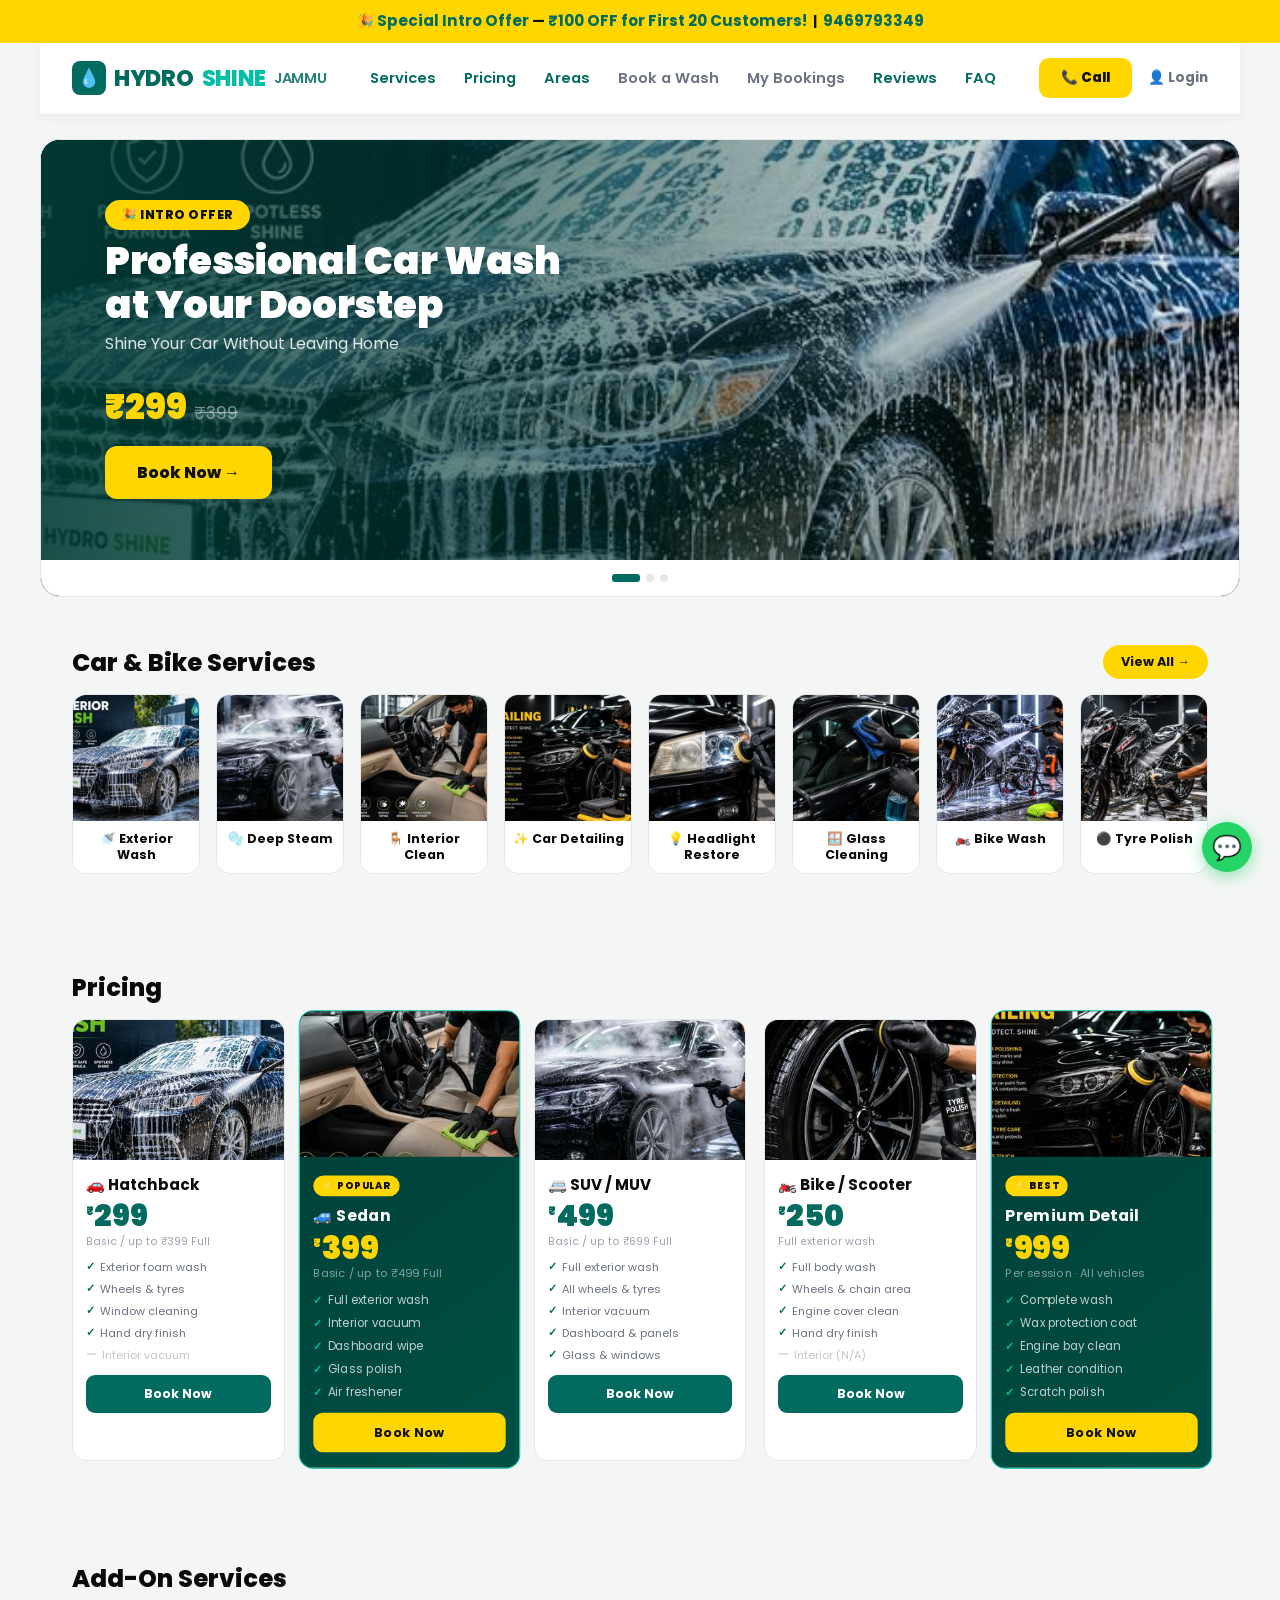
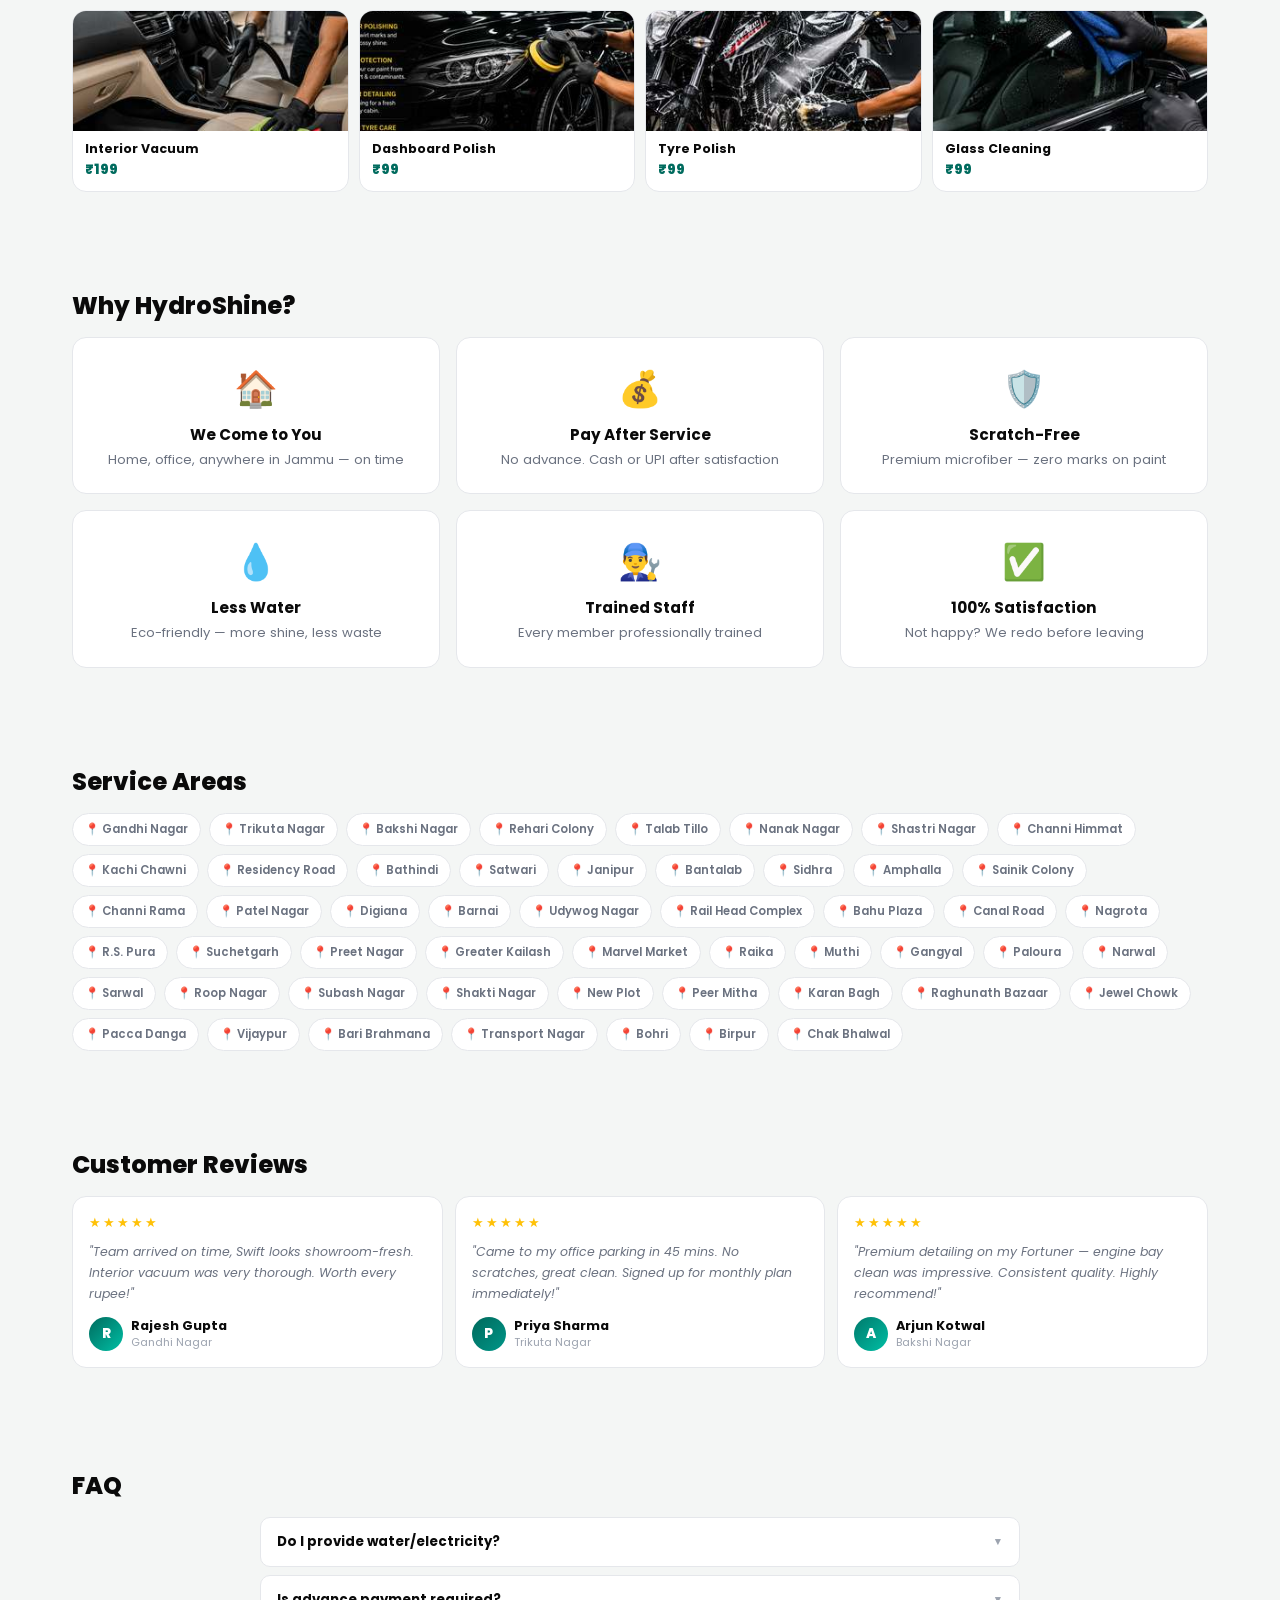
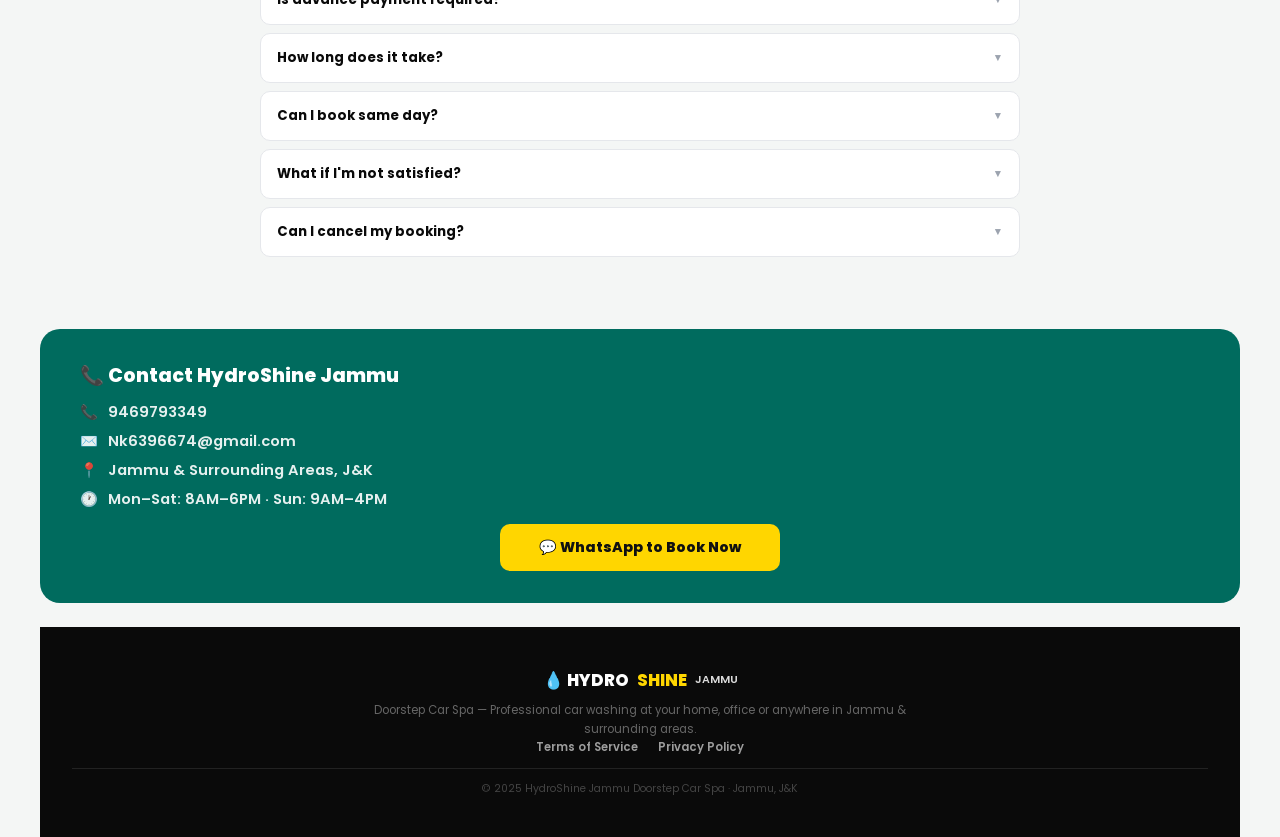
==== commit d5f3dc89: "Update index.html" ====
--- a/pages/index.html
+++ b/pages/index.html
@@ -273,6 +273,24 @@
     <div class="area-chip">📍 Bathindi</div><div class="area-chip">📍 Satwari</div>
     <div class="area-chip">📍 Janipur</div><div class="area-chip">📍 Bantalab</div>
     <div class="area-chip">📍 Sidhra</div><div class="area-chip">📍 Amphalla</div>
+    <div class="area-chip">📍 Sainik Colony</div><div class="area-chip">📍 Channi Rama</div>
+    <div class="area-chip">📍 Patel Nagar</div><div class="area-chip">📍 Digiana</div>
+    <div class="area-chip">📍 Barnai</div><div class="area-chip">📍 Udywog Nagar</div>
+    <div class="area-chip">📍 Rail Head Complex</div><div class="area-chip">📍 Bahu Plaza</div>
+    <div class="area-chip">📍 Canal Road</div><div class="area-chip">📍 Nagrota</div>
+    <div class="area-chip">📍 R.S. Pura</div><div class="area-chip">📍 Suchetgarh</div>
+    <div class="area-chip">📍 Preet Nagar</div><div class="area-chip">📍 Greater Kailash</div>
+    <div class="area-chip">📍 Marvel Market</div><div class="area-chip">📍 Raika</div>
+    <div class="area-chip">📍 Muthi</div><div class="area-chip">📍 Gangyal</div>
+    <div class="area-chip">📍 Paloura</div><div class="area-chip">📍 Narwal</div>
+    <div class="area-chip">📍 Sarwal</div><div class="area-chip">📍 Roop Nagar</div>
+    <div class="area-chip">📍 Subash Nagar</div><div class="area-chip">📍 Shakti Nagar</div>
+    <div class="area-chip">📍 New Plot</div><div class="area-chip">📍 Peer Mitha</div>
+    <div class="area-chip">📍 Karan Bagh</div><div class="area-chip">📍 Raghunath Bazaar</div>
+    <div class="area-chip">📍 Jewel Chowk</div><div class="area-chip">📍 Pacca Danga</div>
+    <div class="area-chip">📍 Vijaypur</div><div class="area-chip">📍 Bari Brahmana</div>
+    <div class="area-chip">📍 Transport Nagar</div><div class="area-chip">📍 Bohri</div>
+    <div class="area-chip">📍 Birpur</div><div class="area-chip">📍 Chak Bhalwal</div>
   </div>
 </div>
 
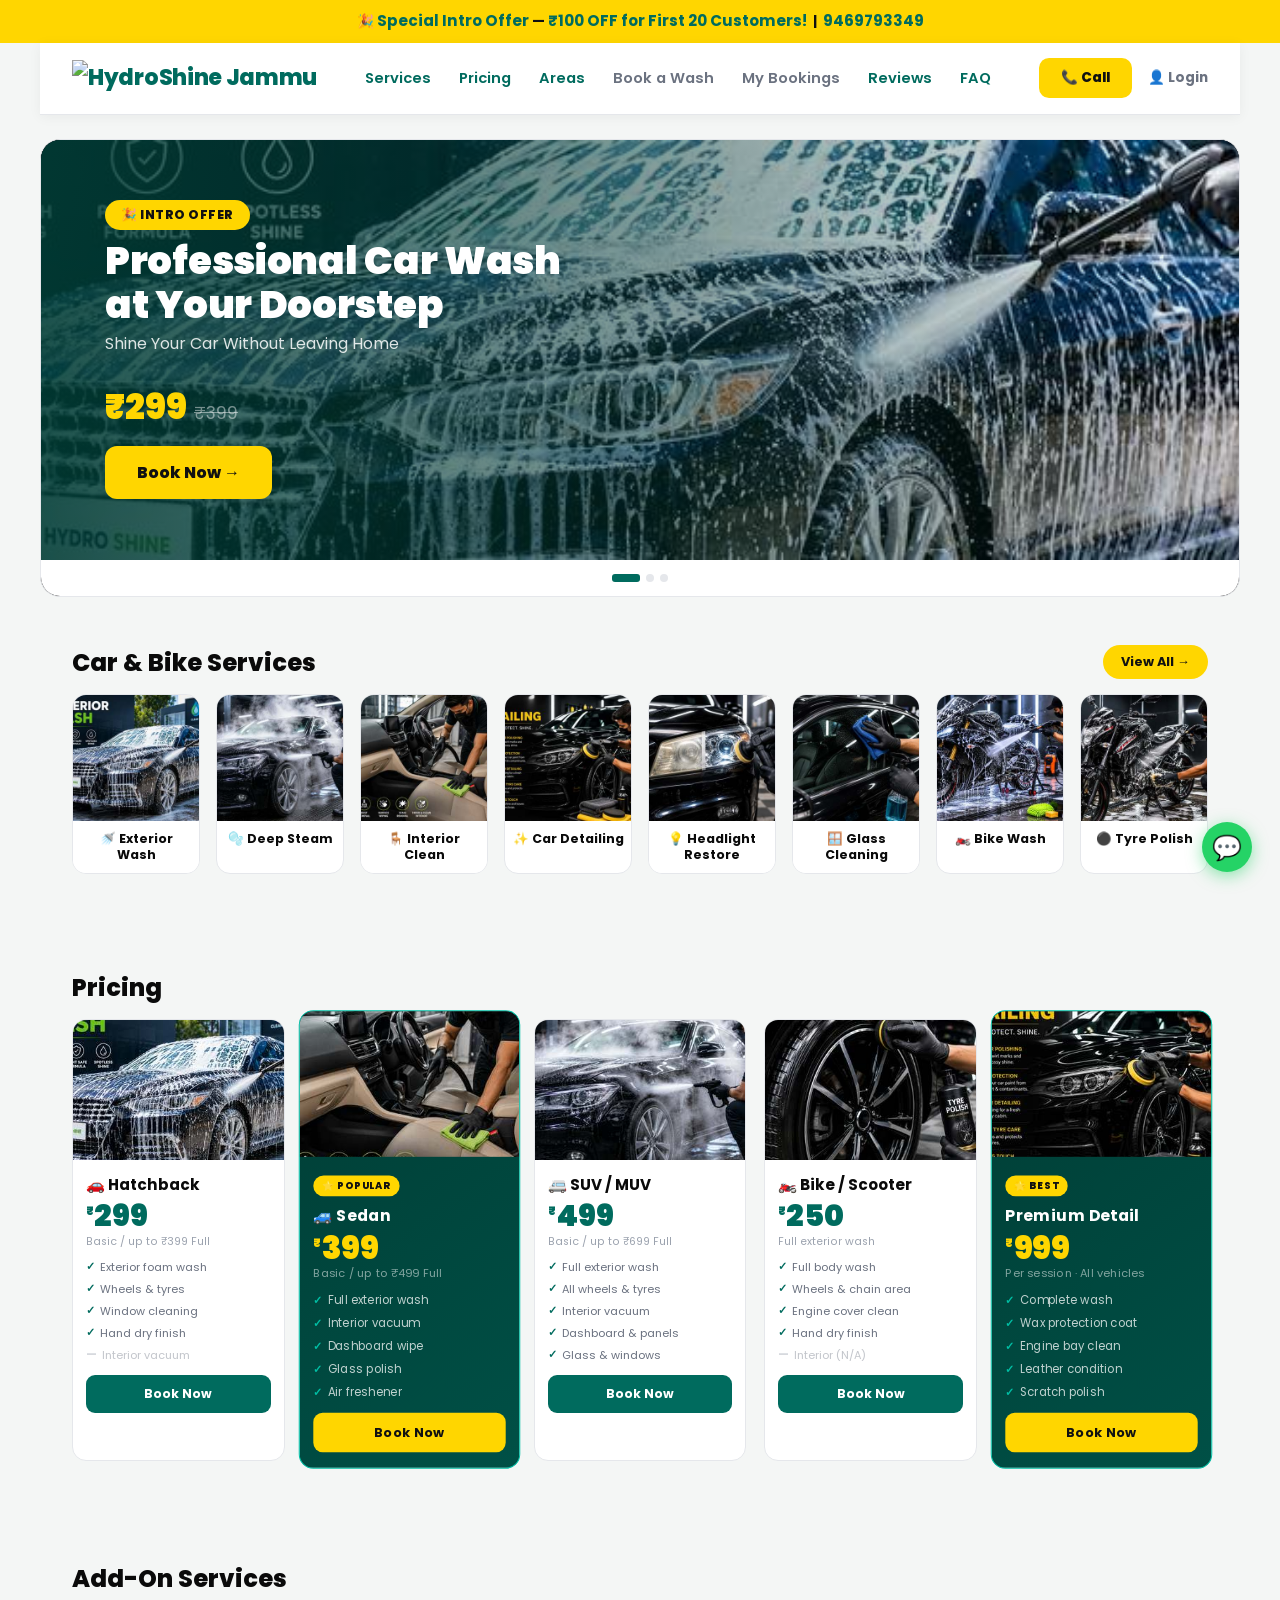
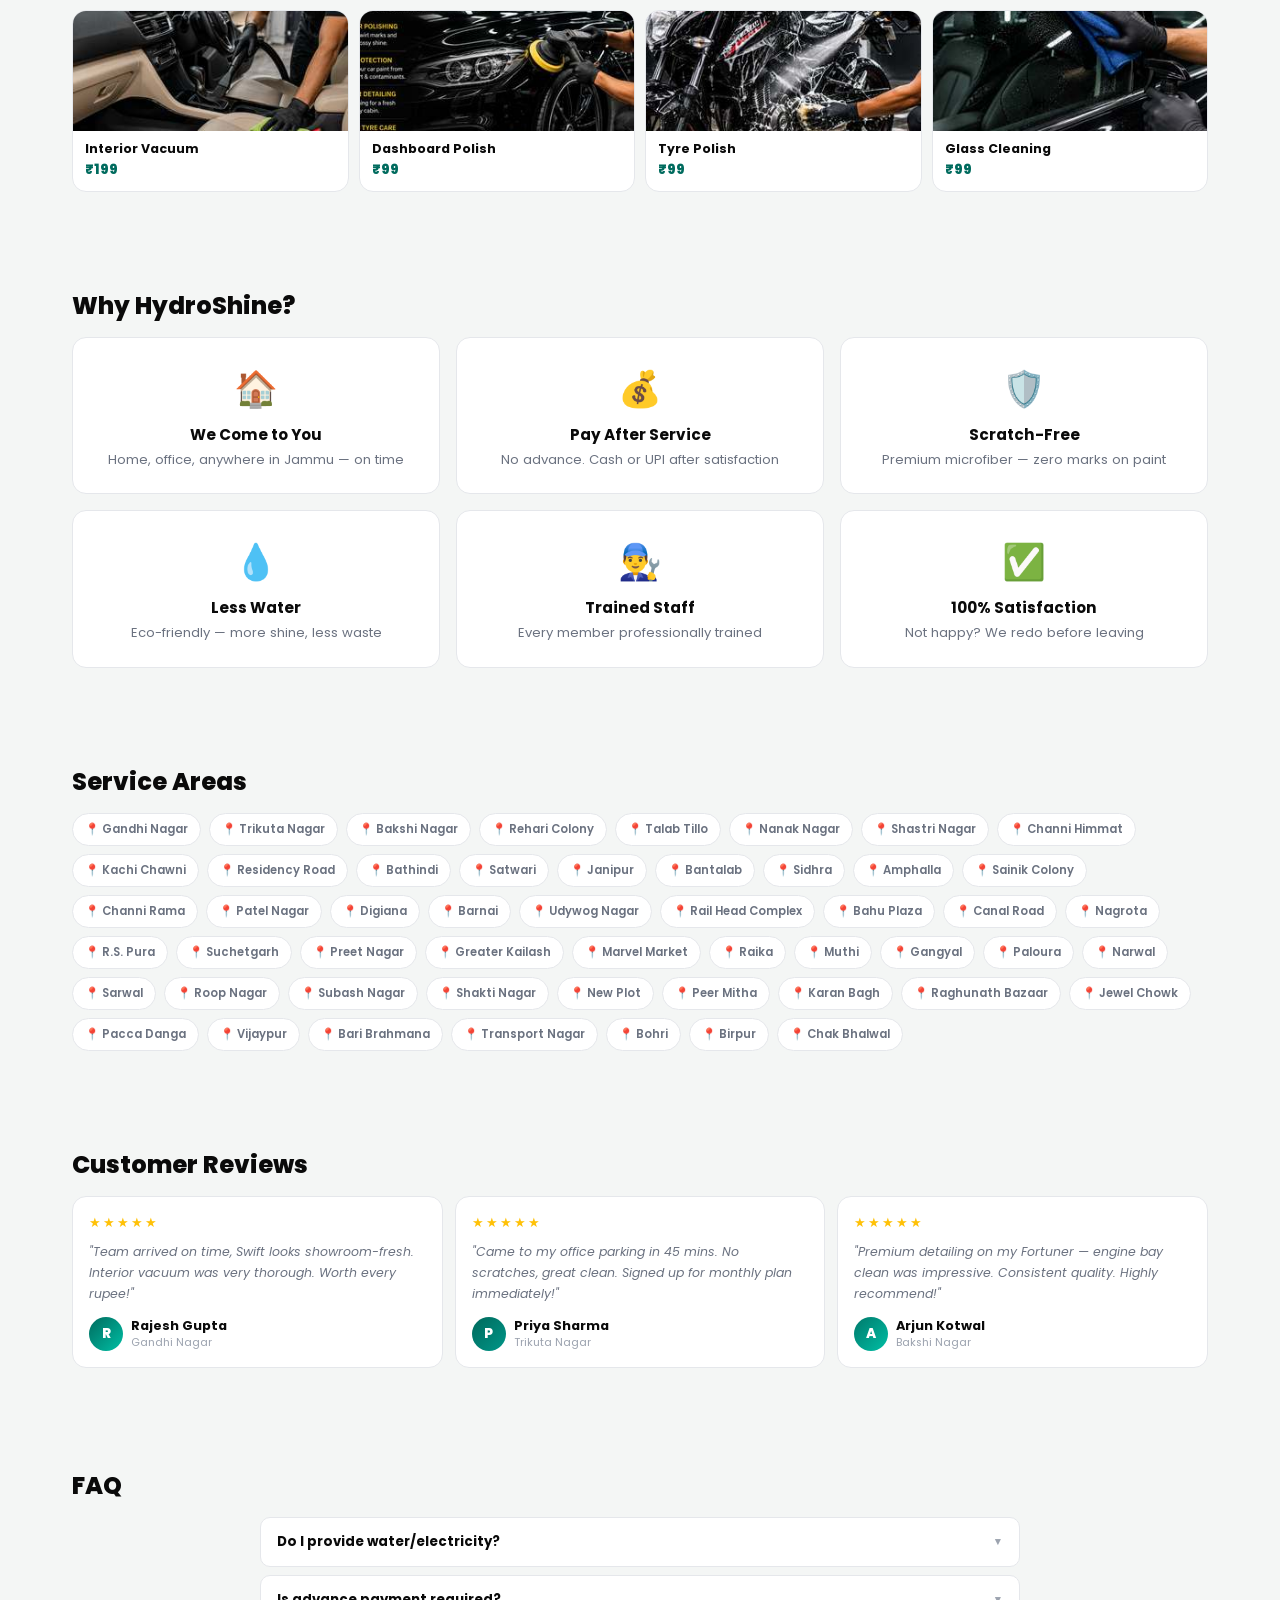
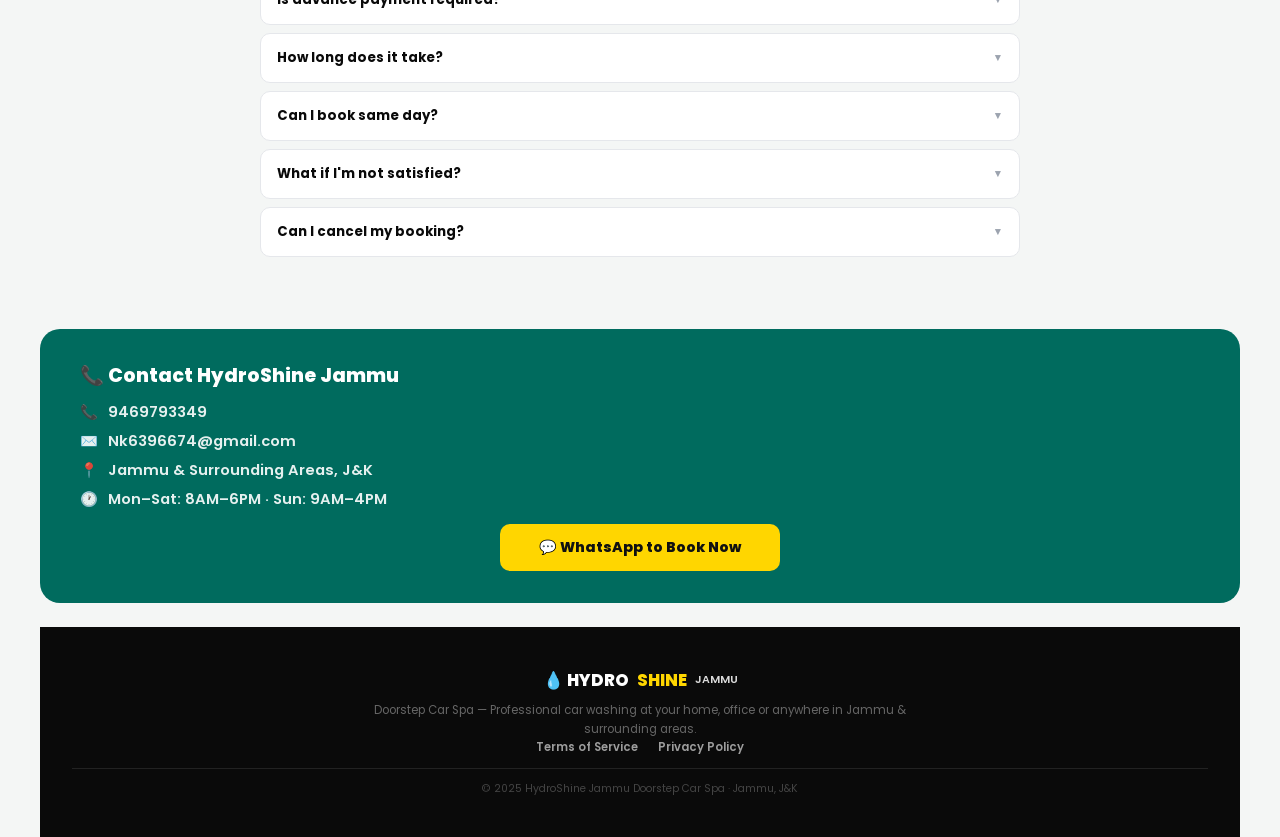
==== commit 451f66f5: "Replace logo text with image in header and drawer" ====
--- a/pages/index.html
+++ b/pages/index.html
@@ -15,7 +15,7 @@
 <!-- HEADER -->
 <header class="header">
   <button class="hbg-btn" onclick="openDrawer()">☰</button>
-  <div class="header-logo"><div class="logo-ic">💧</div>HYDRO<span class="shine">SHINE</span> <span style="font-size:.65em;font-weight:600;opacity:.85">JAMMU</span></div>
+  <div class="header-logo"><img src="logo.png" alt="HydroShine Jammu" style="height:36px;width:auto;object-fit:contain;display:block"></div>
   <a href="tel:9469793349" class="call-btn">📞 Call</a>
 </header>
 
@@ -23,7 +23,7 @@
 <div class="drawer-overlay" id="drawerOverlay" onclick="closeDrawer()"></div>
 <div class="drawer" id="drawer">
   <div class="drawer-head">
-    <div class="logo-text">HYDRO<span class="shine">SHINE</span> <span style="font-size:.65em;font-weight:600;opacity:.85">JAMMU</span></div>
+    <div class="logo-text"><img src="logo.png" alt="HydroShine Jammu" style="height:54px;width:auto;object-fit:contain;filter:brightness(0) invert(1)"></div>
     <button class="drawer-close" onclick="closeDrawer()">✕</button>
   </div>
   <div class="drawer-links">
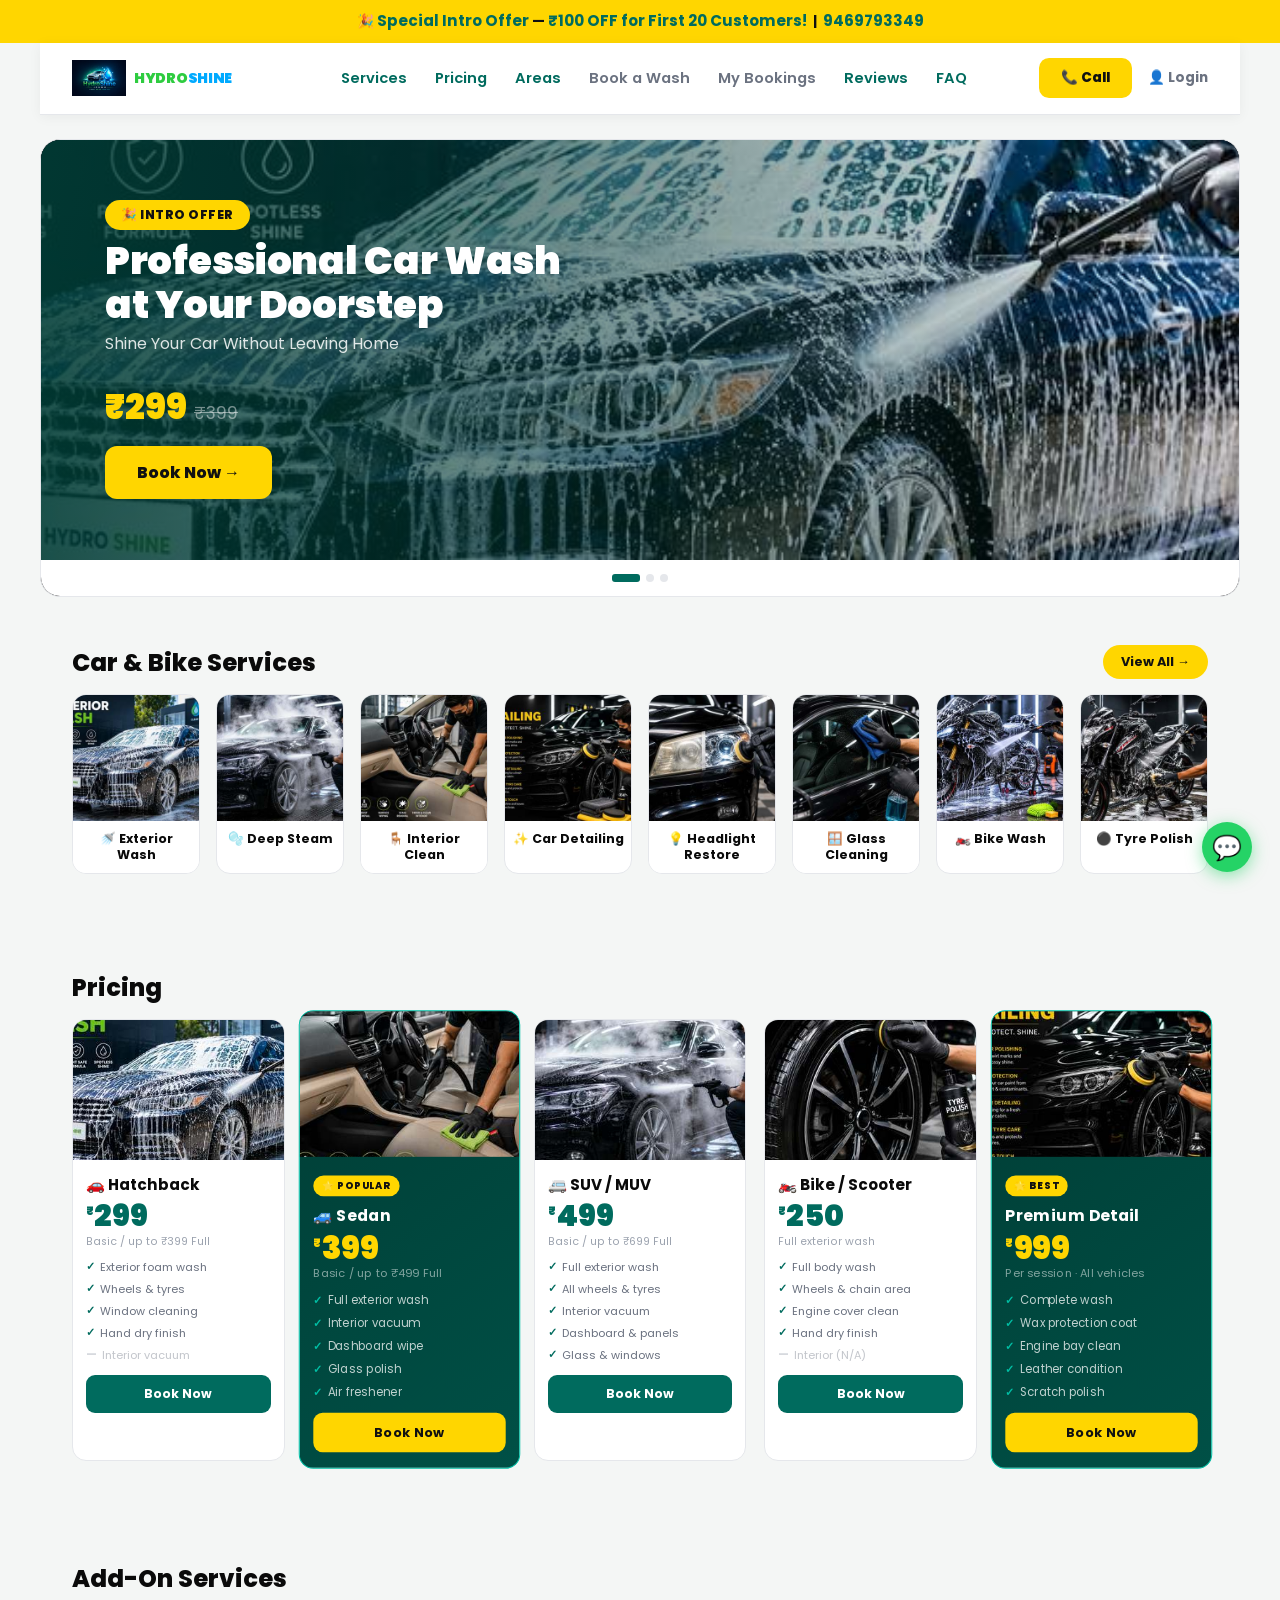
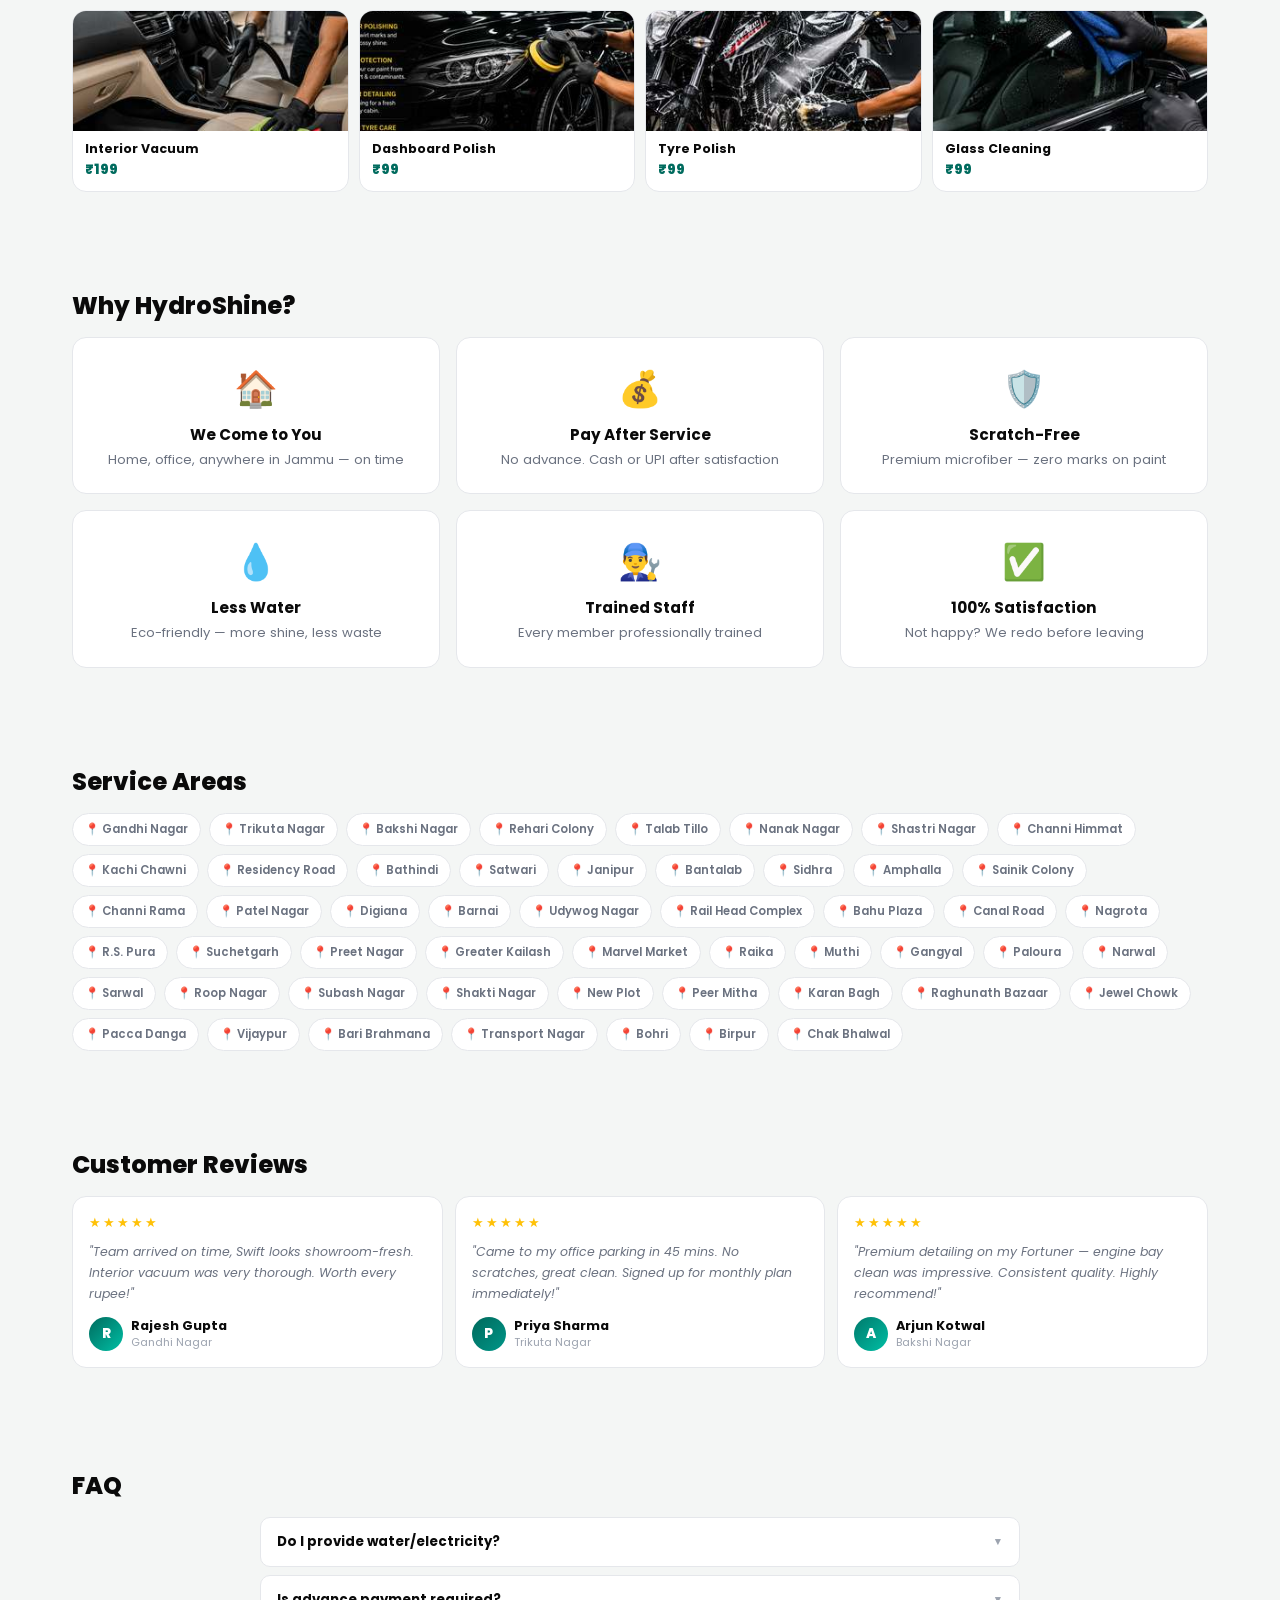
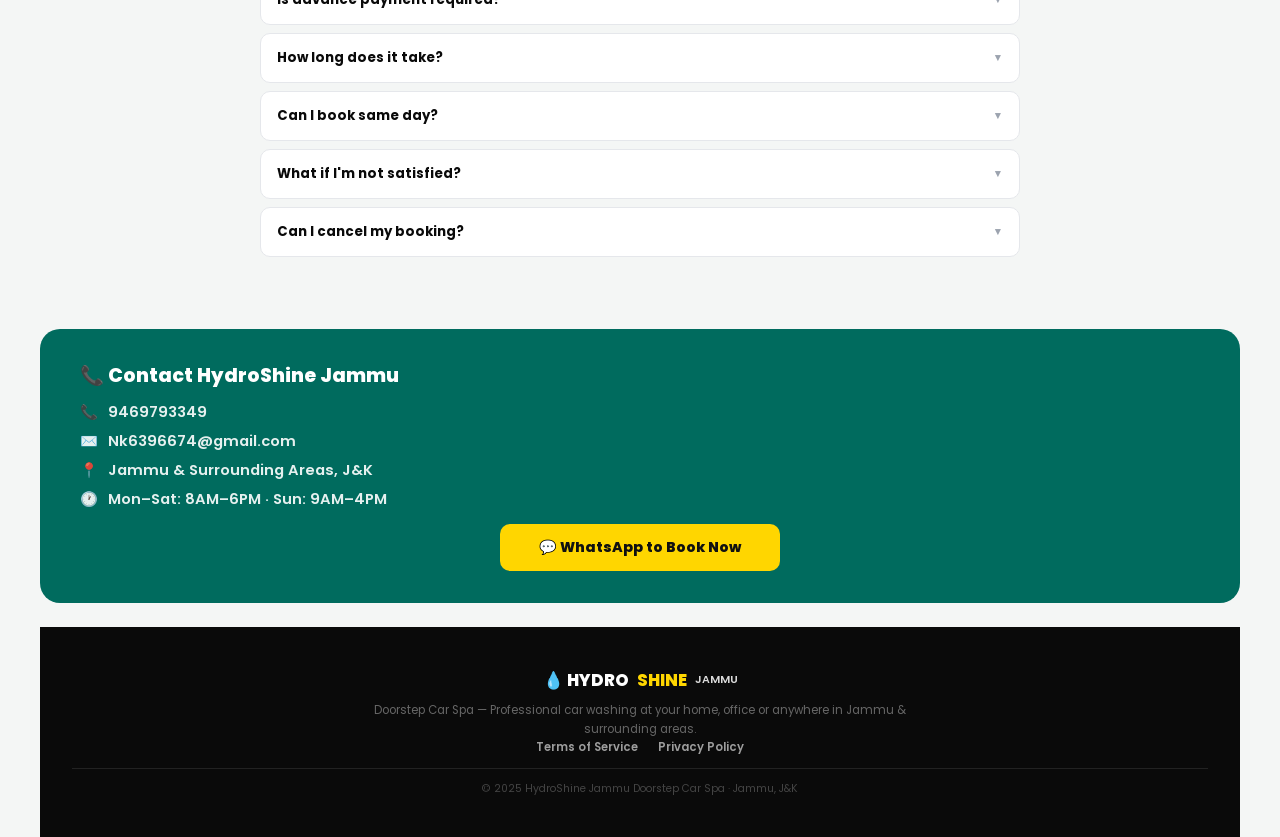
==== commit 70a08551: "Update index.html" ====
--- a/pages/index.html
+++ b/pages/index.html
@@ -15,7 +15,7 @@
 <!-- HEADER -->
 <header class="header">
   <button class="hbg-btn" onclick="openDrawer()">☰</button>
-  <div class="header-logo"><img src="logo.png" alt="HydroShine Jammu" style="height:36px;width:auto;object-fit:contain;display:block"></div>
+  <div class="header-logo" style="display:flex;align-items:center;gap:8px"><img src="logo.png" alt="HydroShine Jammu" style="height:36px;width:auto;object-fit:contain;display:block"><span style="font-size:.88rem;font-weight:900;letter-spacing:-.3px;color:#fff"><span style="color:#2ECC40">HYDRO</span><span style="color:#00AAFF">SHINE</span> <span style="font-size:.65em;font-weight:600;opacity:.8;color:rgba(255,255,255,.8)">JAMMU</span></span></div>
   <a href="tel:9469793349" class="call-btn">📞 Call</a>
 </header>
 
@@ -23,7 +23,7 @@
 <div class="drawer-overlay" id="drawerOverlay" onclick="closeDrawer()"></div>
 <div class="drawer" id="drawer">
   <div class="drawer-head">
-    <div class="logo-text"><img src="logo.png" alt="HydroShine Jammu" style="height:54px;width:auto;object-fit:contain;filter:brightness(0) invert(1)"></div>
+    <div class="logo-text" style="display:flex;align-items:center;justify-content:center;gap:10px"><img src="logo.png" alt="HydroShine Jammu" style="height:50px;width:auto;object-fit:contain"><span style="font-weight:900;font-size:1.1rem;letter-spacing:-.3px"><span style="color:#2ECC40">HYDRO</span><span style="color:#00AAFF">SHINE</span> <span style="font-size:.65em;font-weight:600;color:rgba(255,255,255,.8)">JAMMU</span></span></div>
     <button class="drawer-close" onclick="closeDrawer()">✕</button>
   </div>
   <div class="drawer-links">
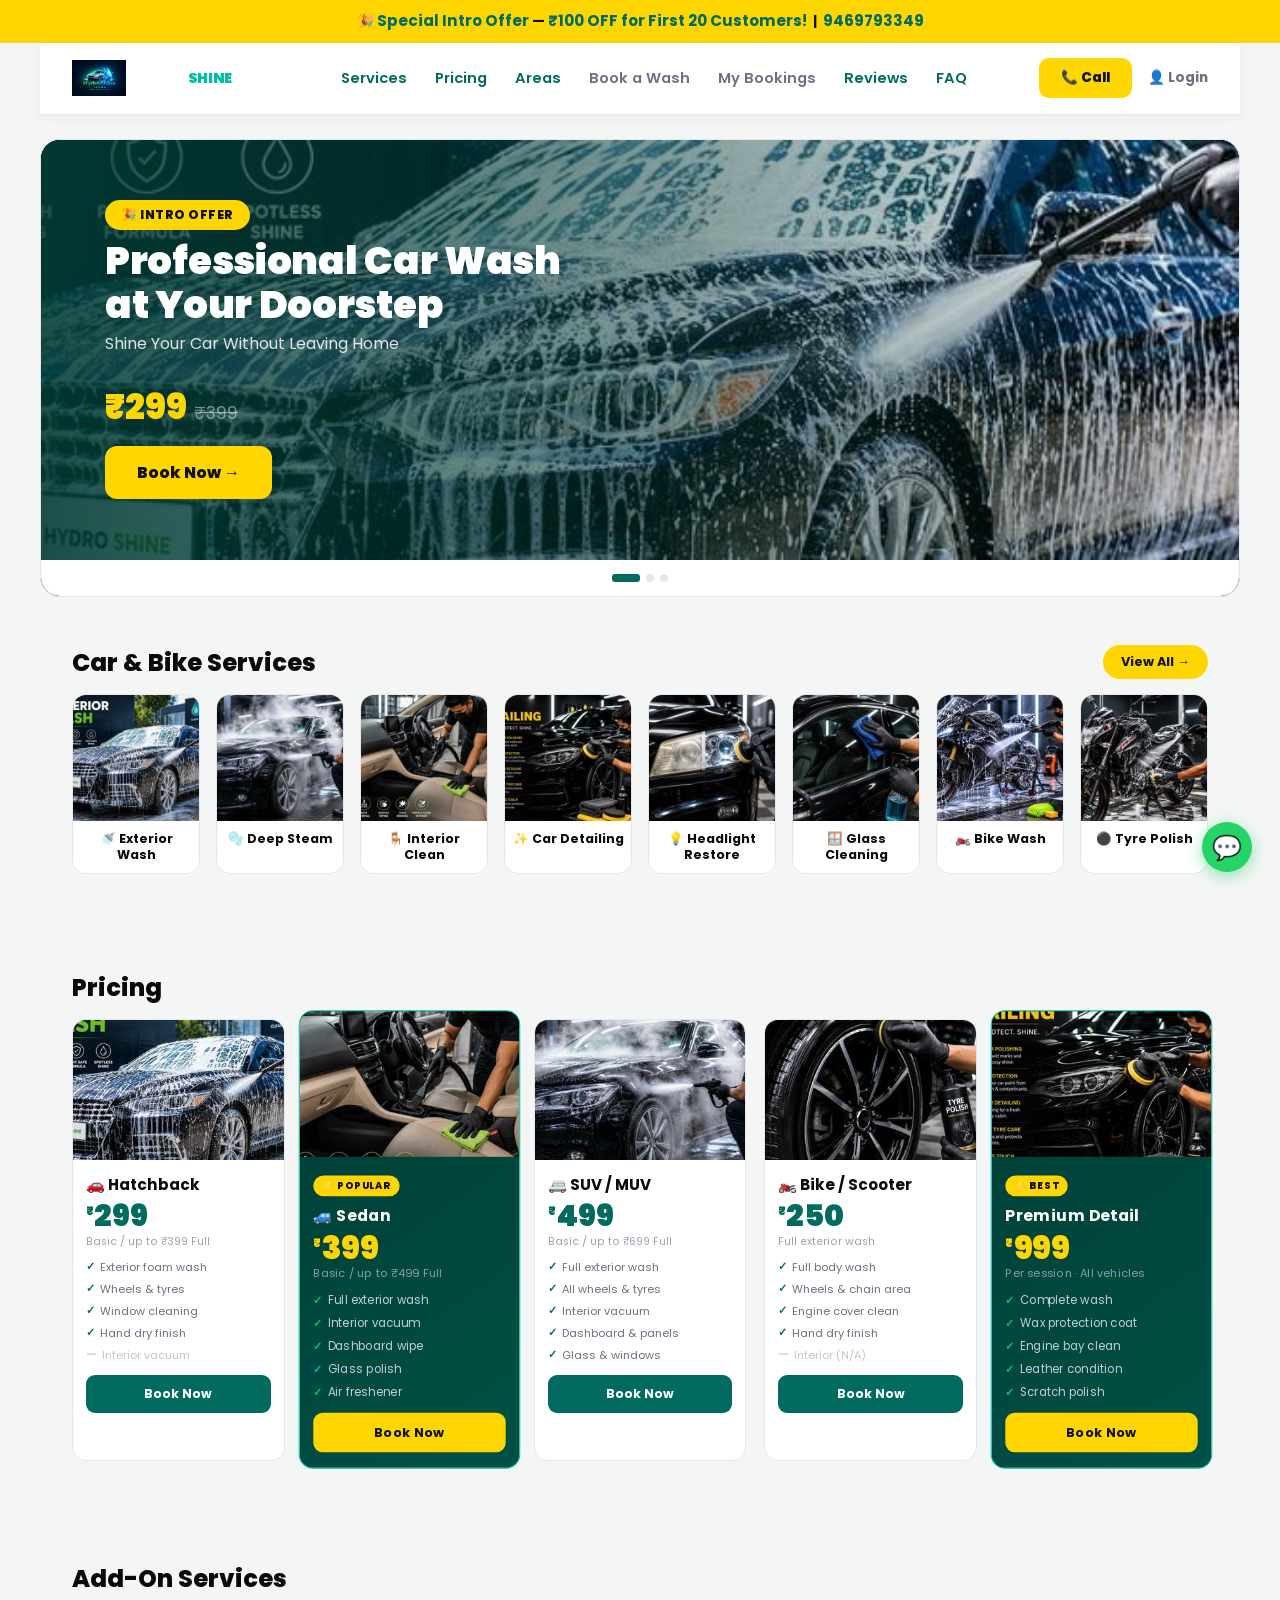
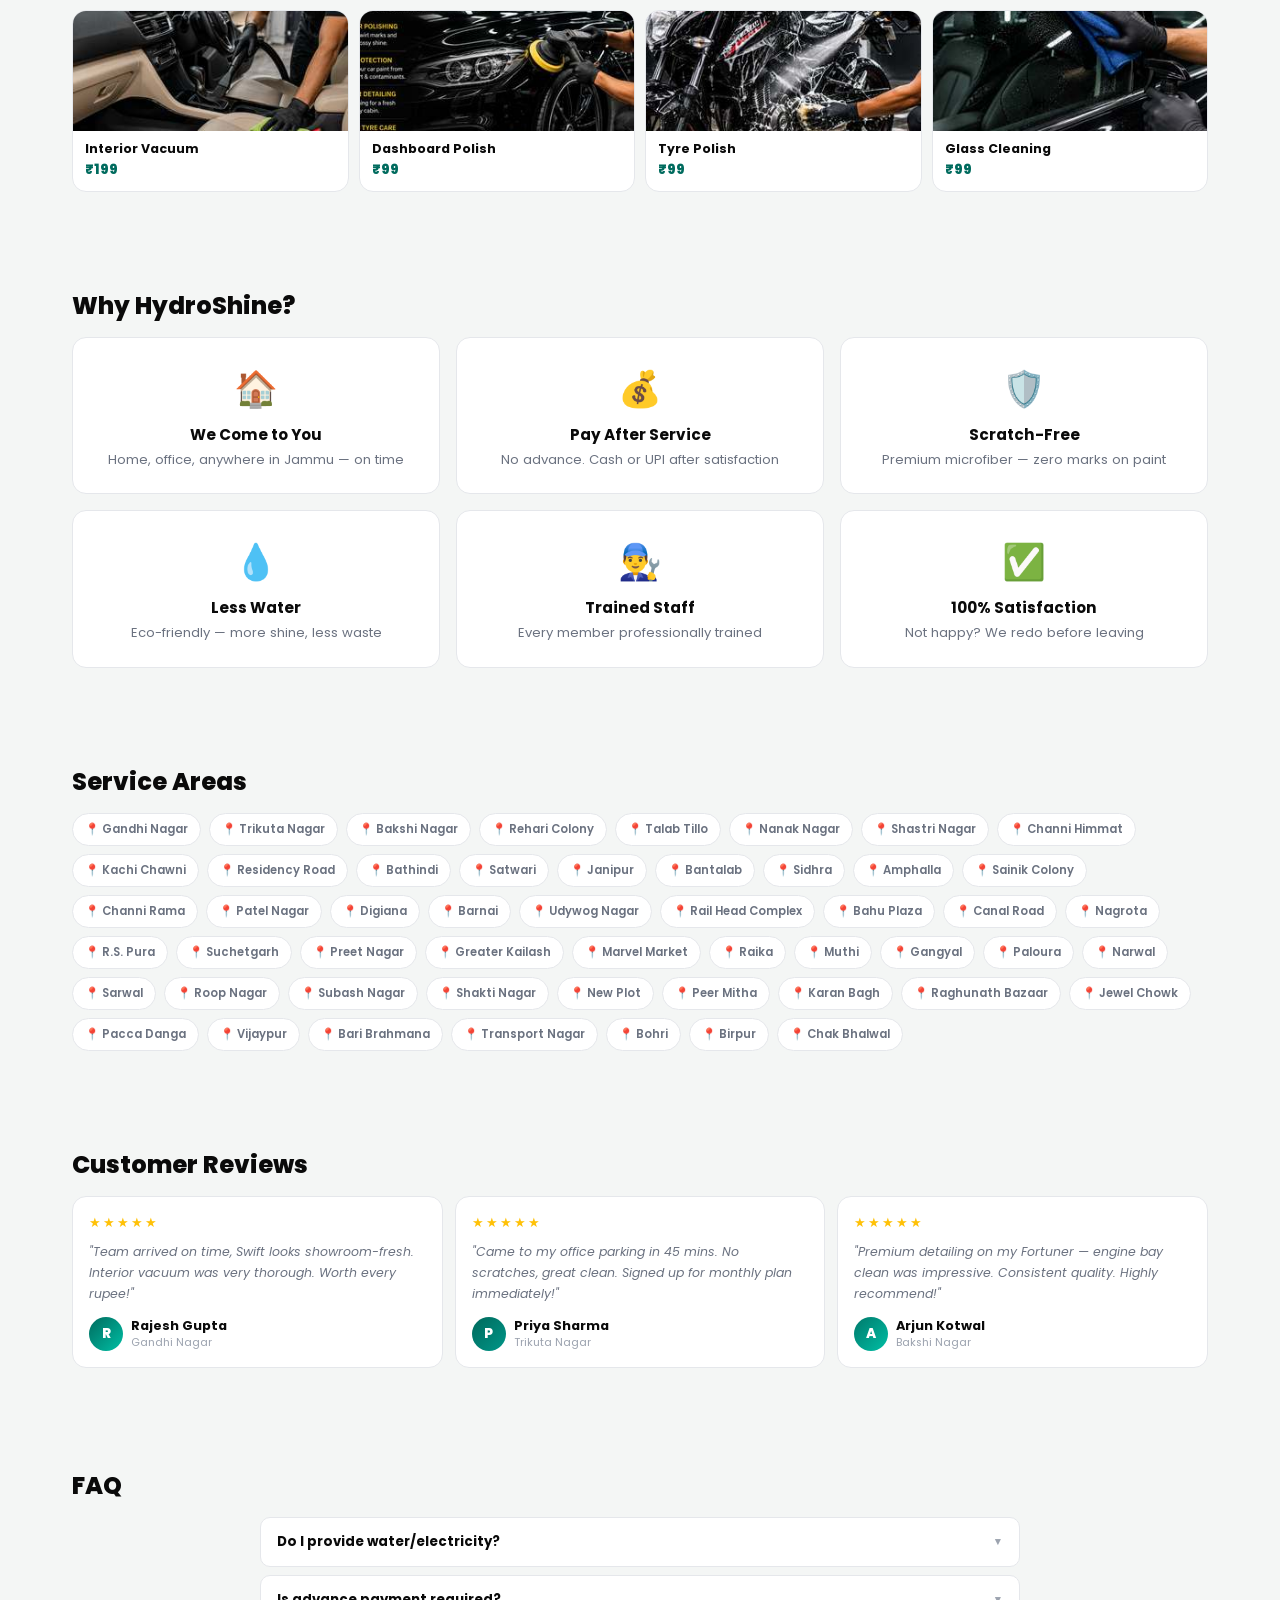
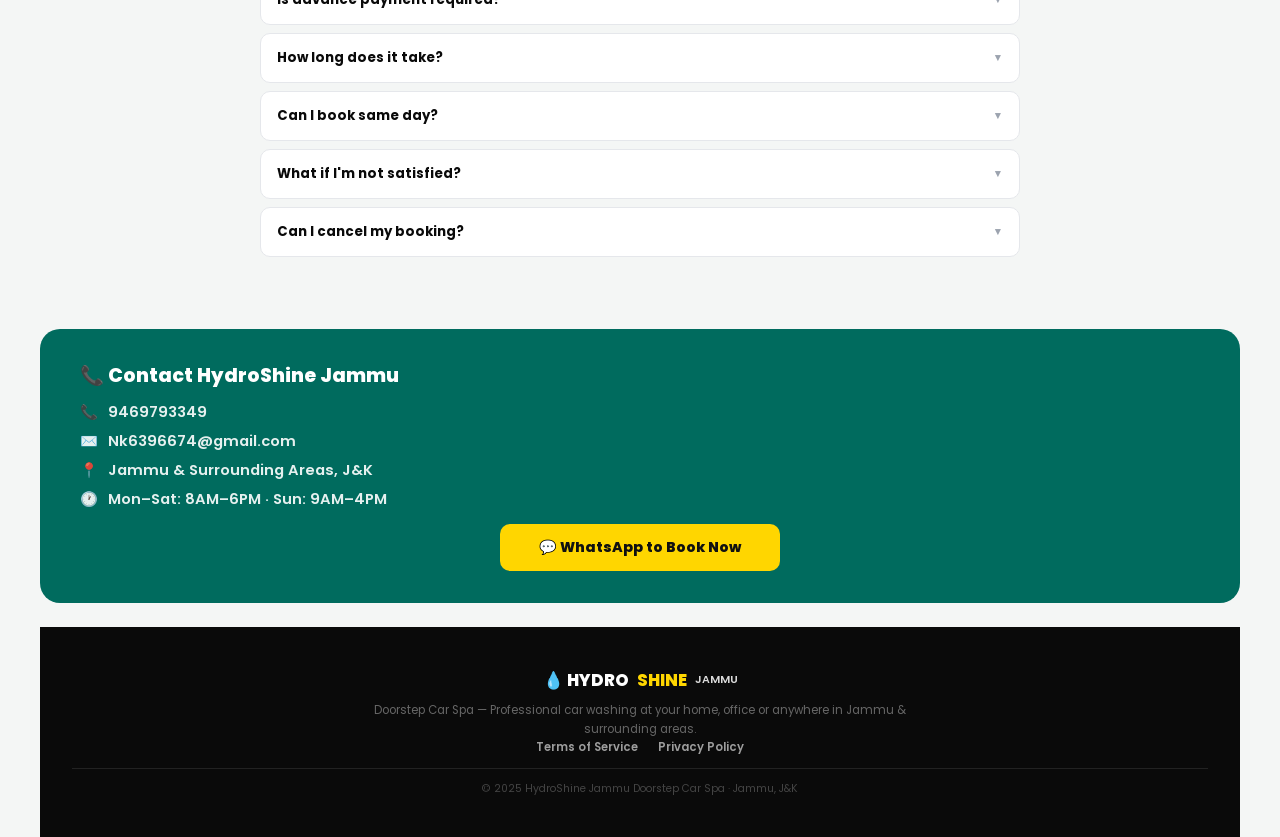
==== commit 3d4a8593: "Update index.html" ====
--- a/pages/index.html
+++ b/pages/index.html
@@ -15,7 +15,7 @@
 <!-- HEADER -->
 <header class="header">
   <button class="hbg-btn" onclick="openDrawer()">☰</button>
-  <div class="header-logo" style="display:flex;align-items:center;gap:8px"><img src="logo.png" alt="HydroShine Jammu" style="height:36px;width:auto;object-fit:contain;display:block"><span style="font-size:.88rem;font-weight:900;letter-spacing:-.3px;color:#fff"><span style="color:#2ECC40">HYDRO</span><span style="color:#00AAFF">SHINE</span> <span style="font-size:.65em;font-weight:600;opacity:.8;color:rgba(255,255,255,.8)">JAMMU</span></span></div>
+  <div class="header-logo" style="display:flex;align-items:center;gap:8px"><img src="logo.png" alt="HydroShine Jammu" style="height:36px;width:auto;object-fit:contain;display:block"><span style="font-size:.88rem;font-weight:900;letter-spacing:-.3px;color:#fff">HYDRO<span style="color:#00BFA5">SHINE</span> <span style="font-size:.65em;font-weight:600;opacity:.85">JAMMU</span></span></div>
   <a href="tel:9469793349" class="call-btn">📞 Call</a>
 </header>
 
@@ -23,7 +23,7 @@
 <div class="drawer-overlay" id="drawerOverlay" onclick="closeDrawer()"></div>
 <div class="drawer" id="drawer">
   <div class="drawer-head">
-    <div class="logo-text" style="display:flex;align-items:center;justify-content:center;gap:10px"><img src="logo.png" alt="HydroShine Jammu" style="height:50px;width:auto;object-fit:contain"><span style="font-weight:900;font-size:1.1rem;letter-spacing:-.3px"><span style="color:#2ECC40">HYDRO</span><span style="color:#00AAFF">SHINE</span> <span style="font-size:.65em;font-weight:600;color:rgba(255,255,255,.8)">JAMMU</span></span></div>
+    <div class="logo-text" style="display:flex;align-items:center;justify-content:center;gap:10px"><img src="logo.png" alt="HydroShine Jammu" style="height:50px;width:auto;object-fit:contain"><span style="font-weight:900;letter-spacing:-.3px">HYDRO<span style="color:#00BFA5">SHINE</span> <span style="font-size:.65em;font-weight:600;opacity:.85">JAMMU</span></span></div>
     <button class="drawer-close" onclick="closeDrawer()">✕</button>
   </div>
   <div class="drawer-links">
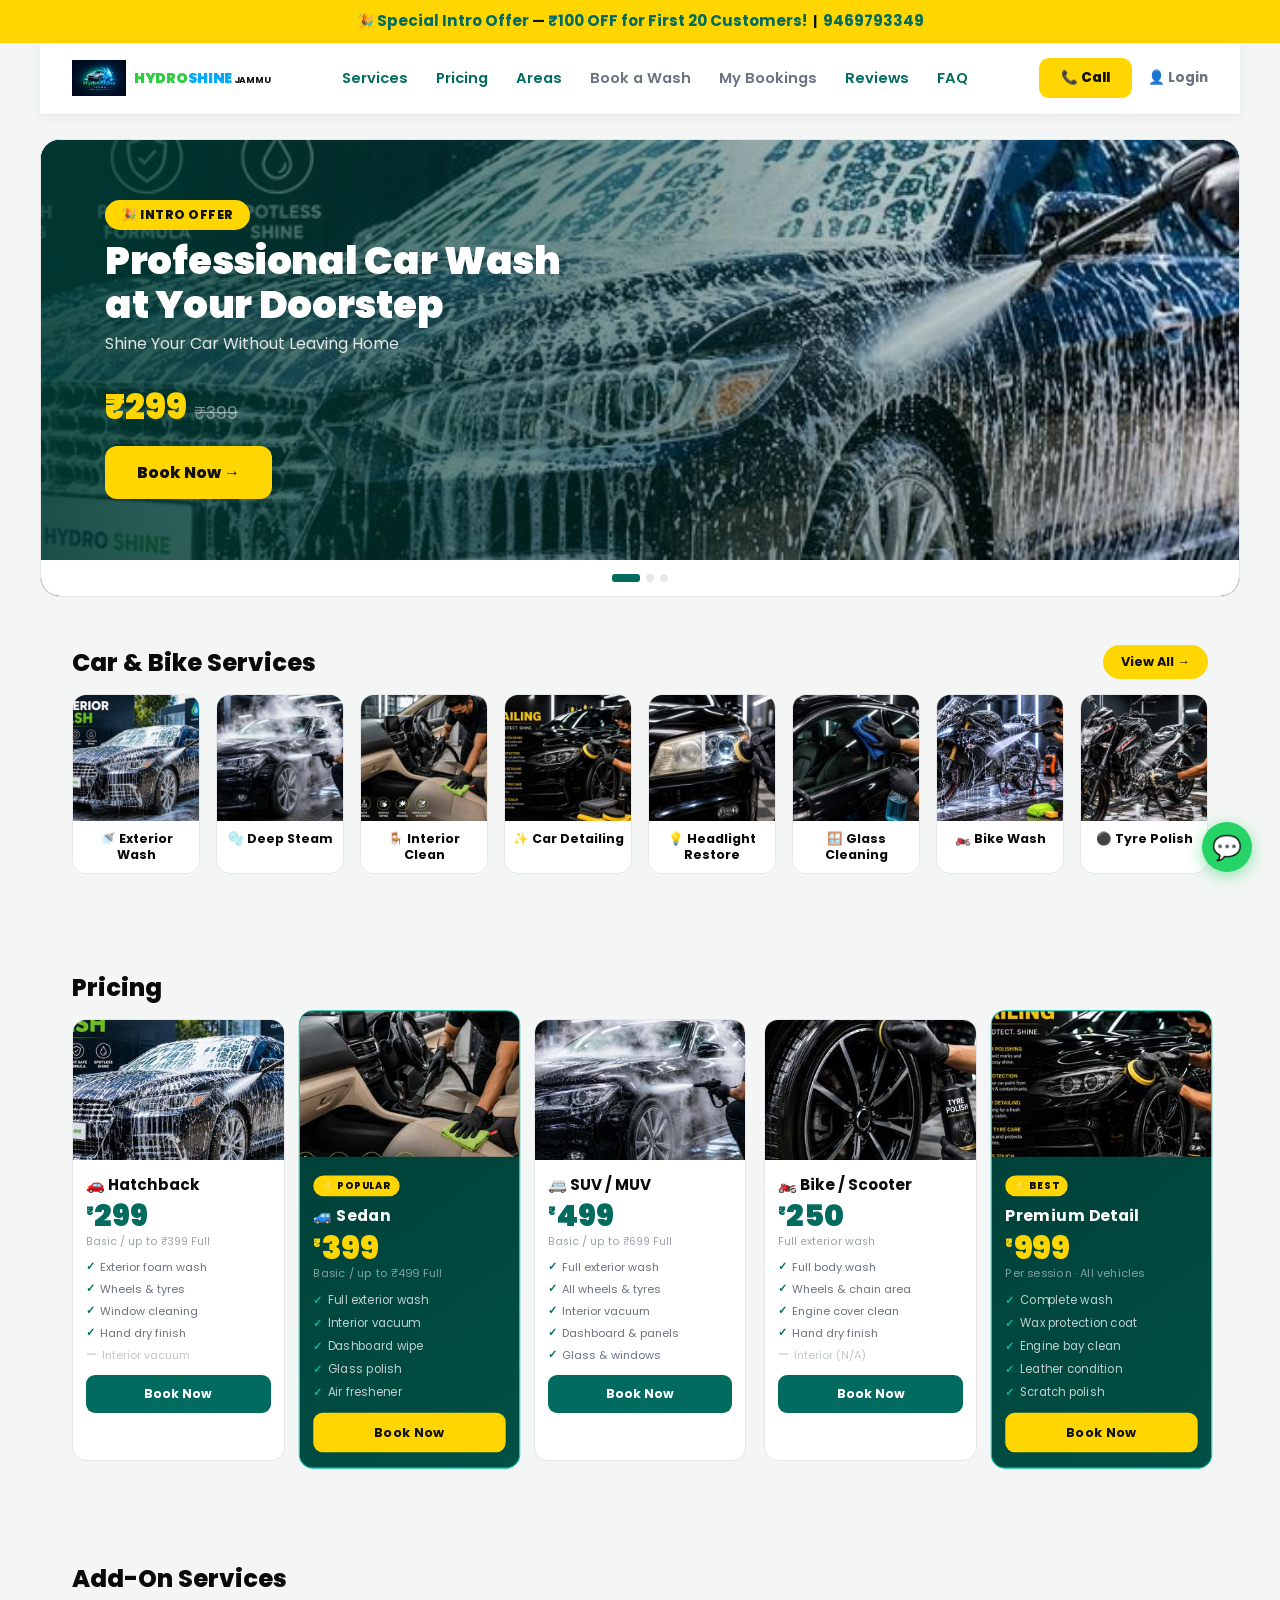
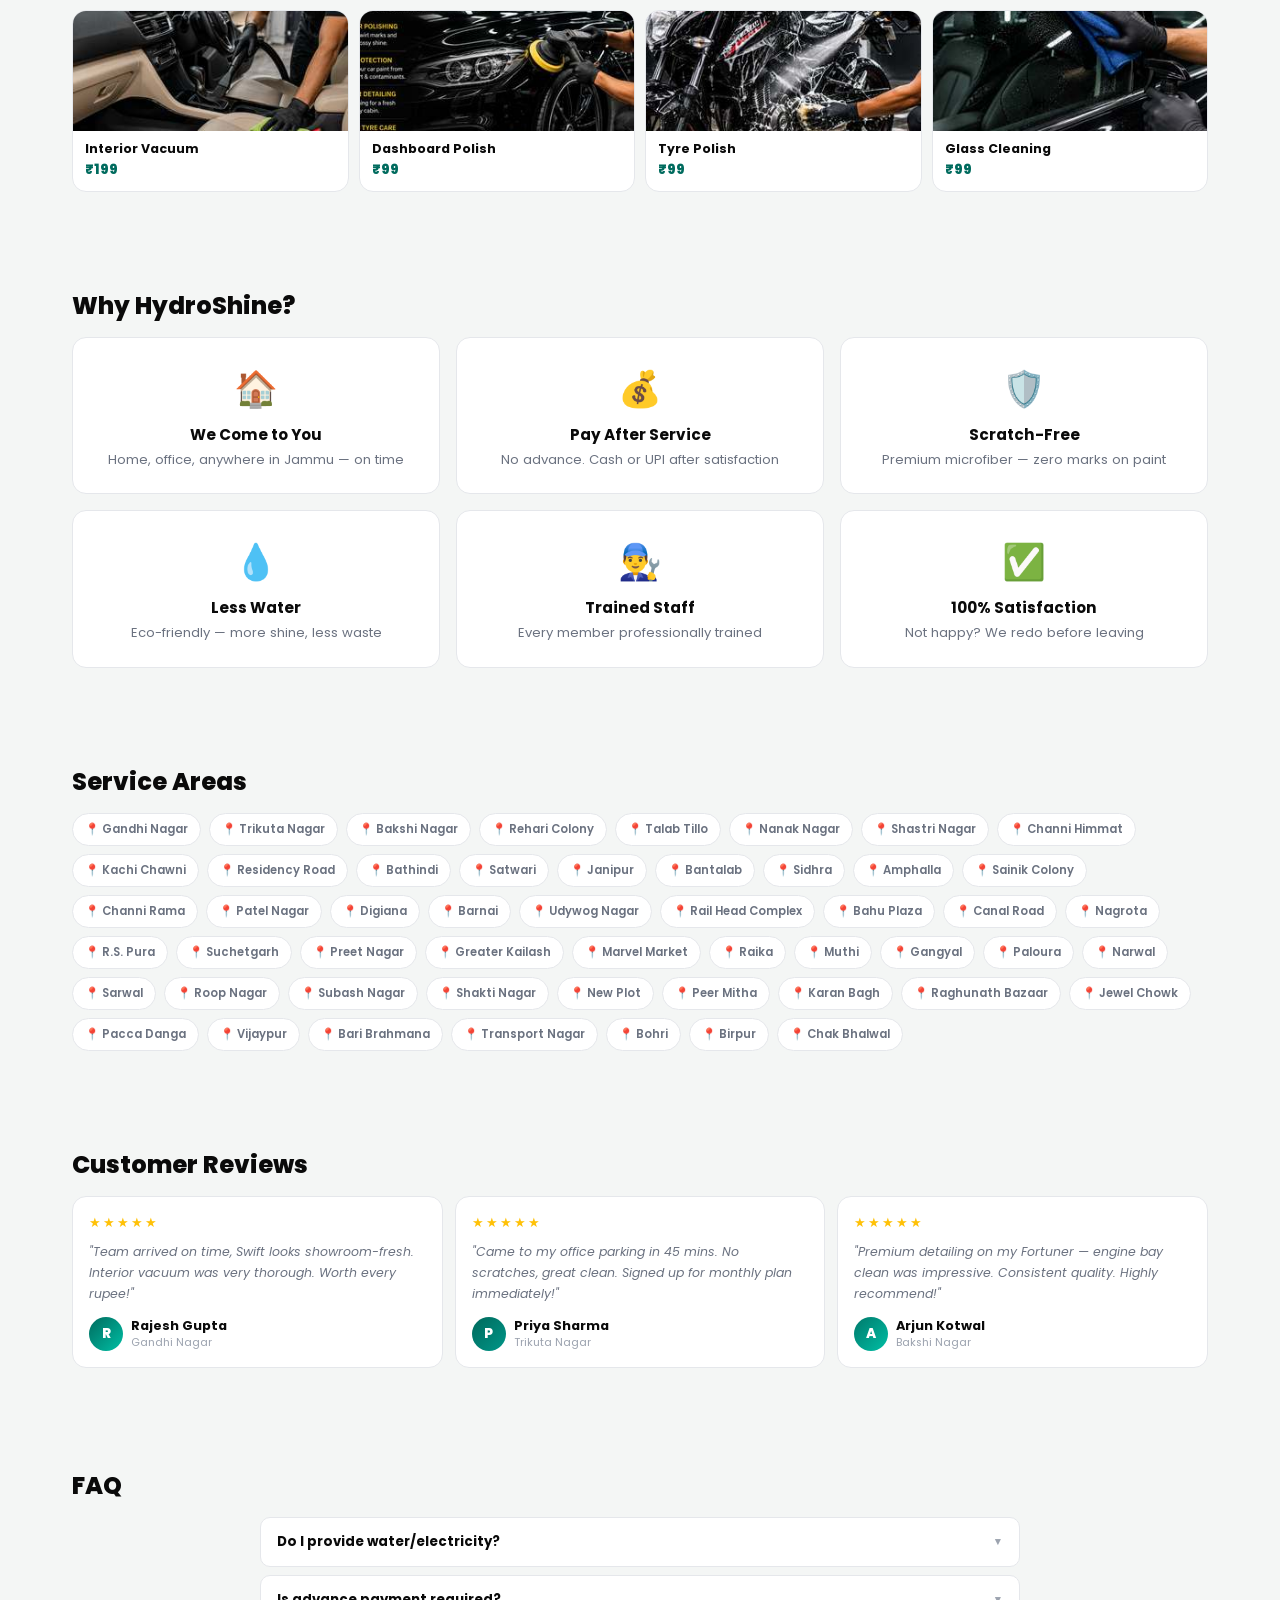
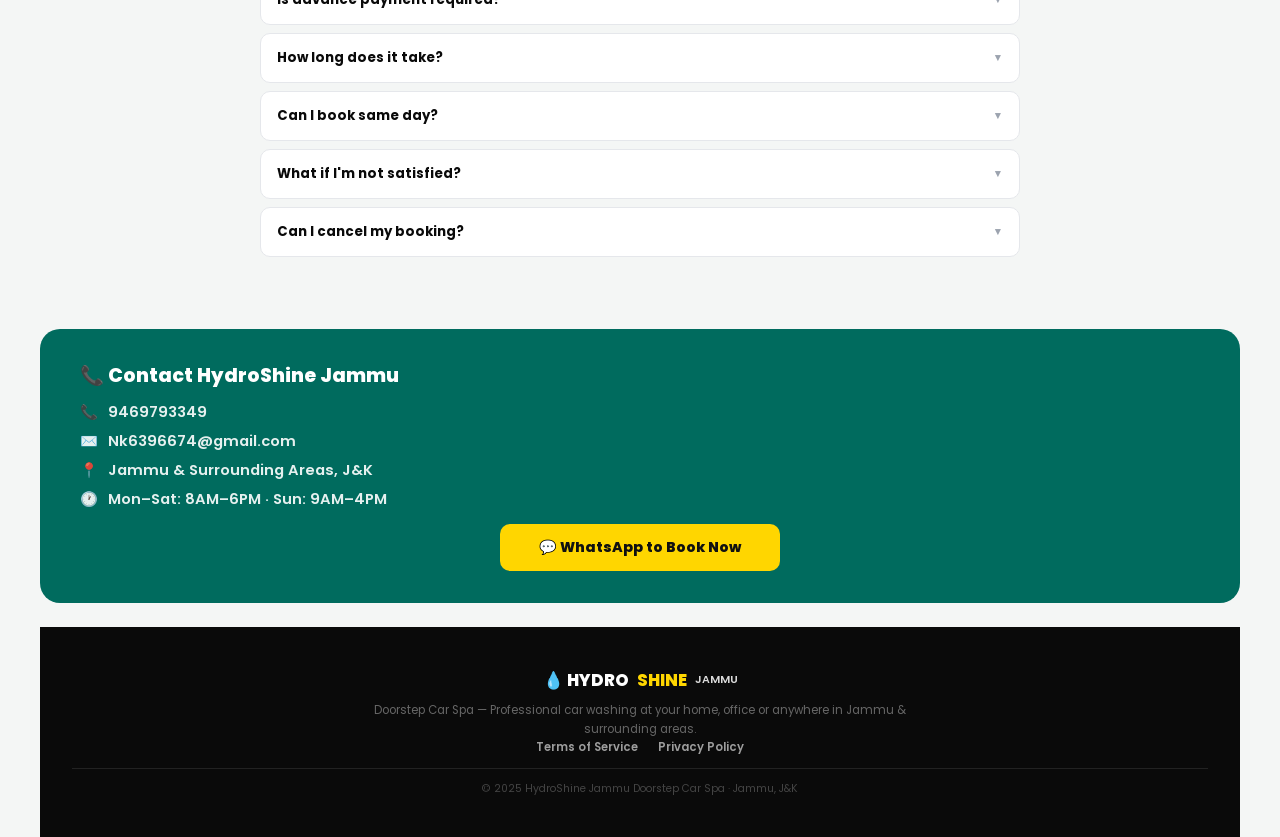
==== commit 72e03bc3: "Update index.html" ====
--- a/pages/index.html
+++ b/pages/index.html
@@ -15,7 +15,7 @@
 <!-- HEADER -->
 <header class="header">
   <button class="hbg-btn" onclick="openDrawer()">☰</button>
-  <div class="header-logo" style="display:flex;align-items:center;gap:8px"><img src="logo.png" alt="HydroShine Jammu" style="height:36px;width:auto;object-fit:contain;display:block"><span style="font-size:.88rem;font-weight:900;letter-spacing:-.3px;color:#fff">HYDRO<span style="color:#00BFA5">SHINE</span> <span style="font-size:.65em;font-weight:600;opacity:.85">JAMMU</span></span></div>
+  <div class="header-logo" style="display:flex;align-items:center;gap:8px"><img src="logo.png" alt="HydroShine Jammu" style="height:36px;width:auto;object-fit:contain;display:block"><span style="font-size:.88rem;font-weight:900;letter-spacing:-.3px"><span style="color:#2ECC40">HYDRO</span><span style="color:#00AAFF">SHINE</span> <span style="font-size:.65em;font-weight:700;color:#111">JAMMU</span></span></div>
   <a href="tel:9469793349" class="call-btn">📞 Call</a>
 </header>
 
@@ -23,7 +23,7 @@
 <div class="drawer-overlay" id="drawerOverlay" onclick="closeDrawer()"></div>
 <div class="drawer" id="drawer">
   <div class="drawer-head">
-    <div class="logo-text" style="display:flex;align-items:center;justify-content:center;gap:10px"><img src="logo.png" alt="HydroShine Jammu" style="height:50px;width:auto;object-fit:contain"><span style="font-weight:900;letter-spacing:-.3px">HYDRO<span style="color:#00BFA5">SHINE</span> <span style="font-size:.65em;font-weight:600;opacity:.85">JAMMU</span></span></div>
+    <div class="logo-text" style="display:flex;align-items:center;justify-content:center;gap:10px"><img src="logo.png" alt="HydroShine Jammu" style="height:50px;width:auto;object-fit:contain"><span style="font-weight:900;letter-spacing:-.3px"><span style="color:#2ECC40">HYDRO</span><span style="color:#00AAFF">SHINE</span> <span style="font-size:.65em;font-weight:700;color:#111">JAMMU</span></span></div>
     <button class="drawer-close" onclick="closeDrawer()">✕</button>
   </div>
   <div class="drawer-links">
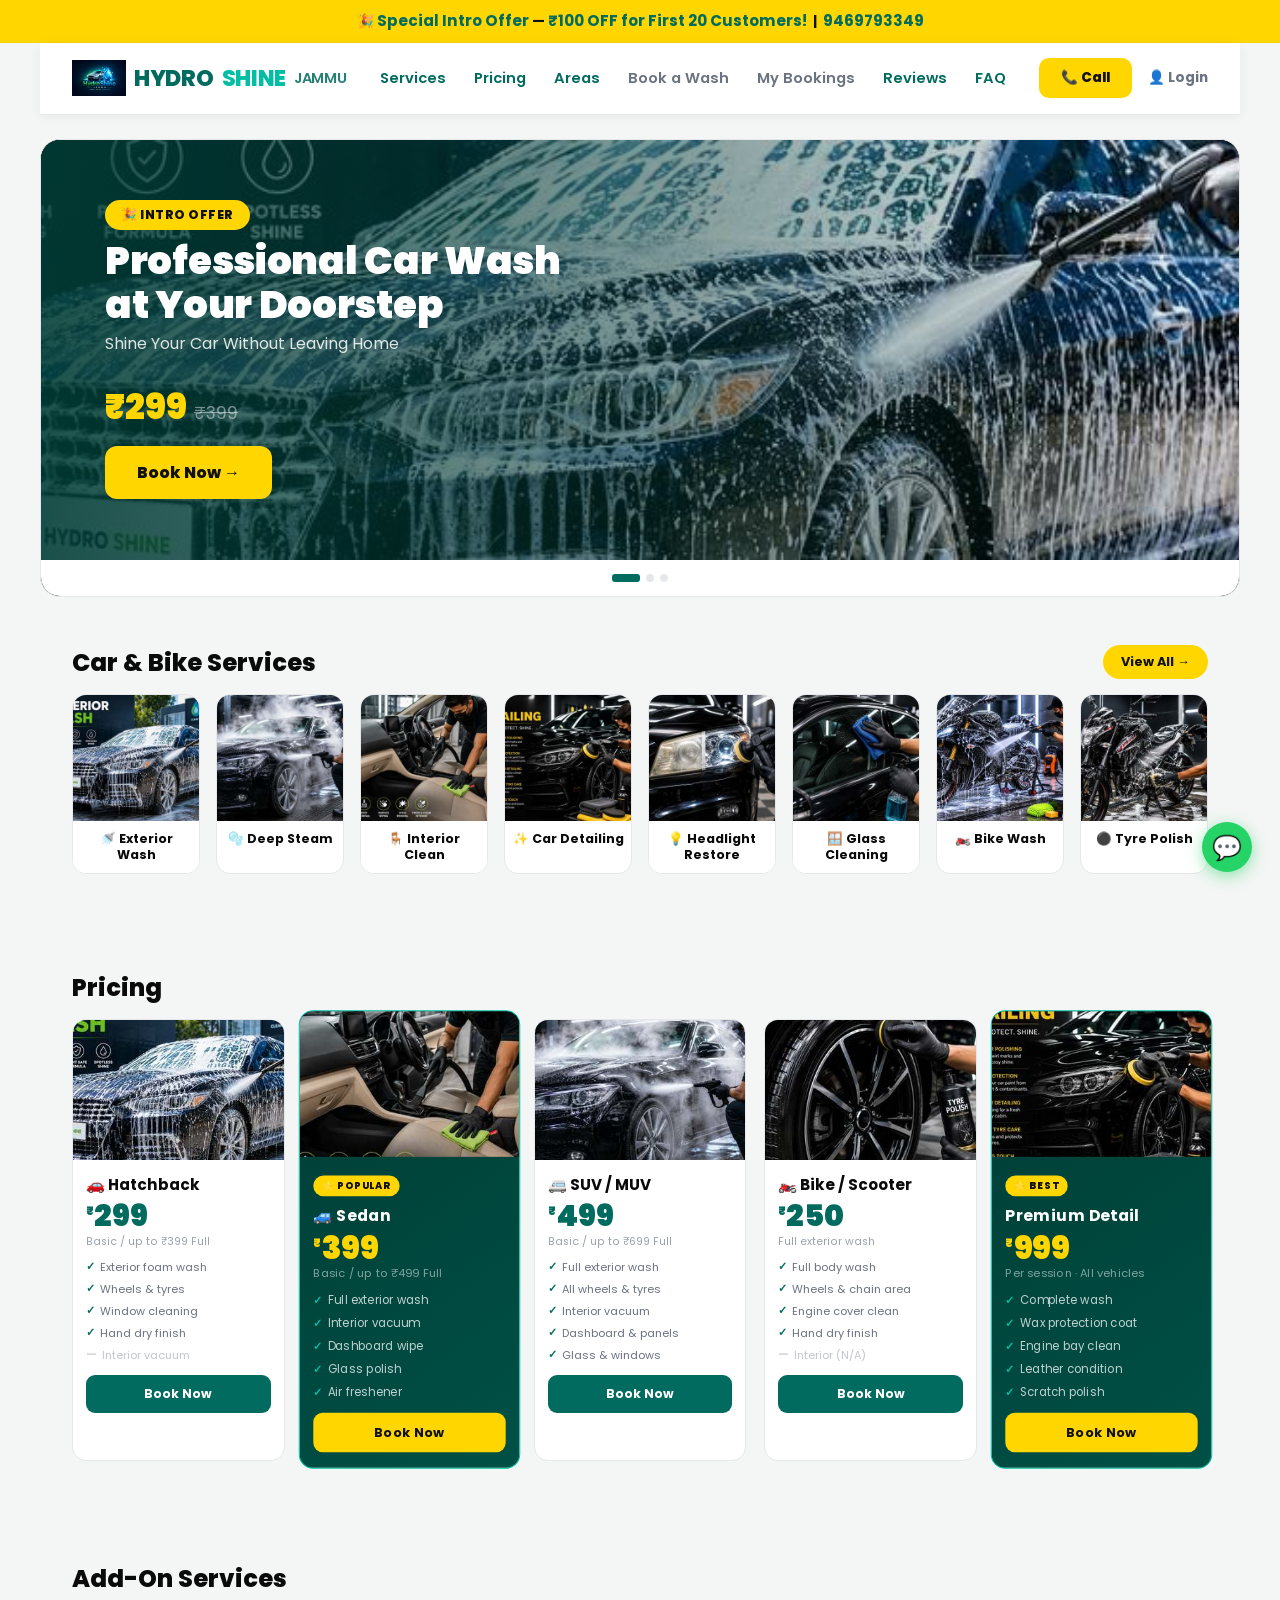
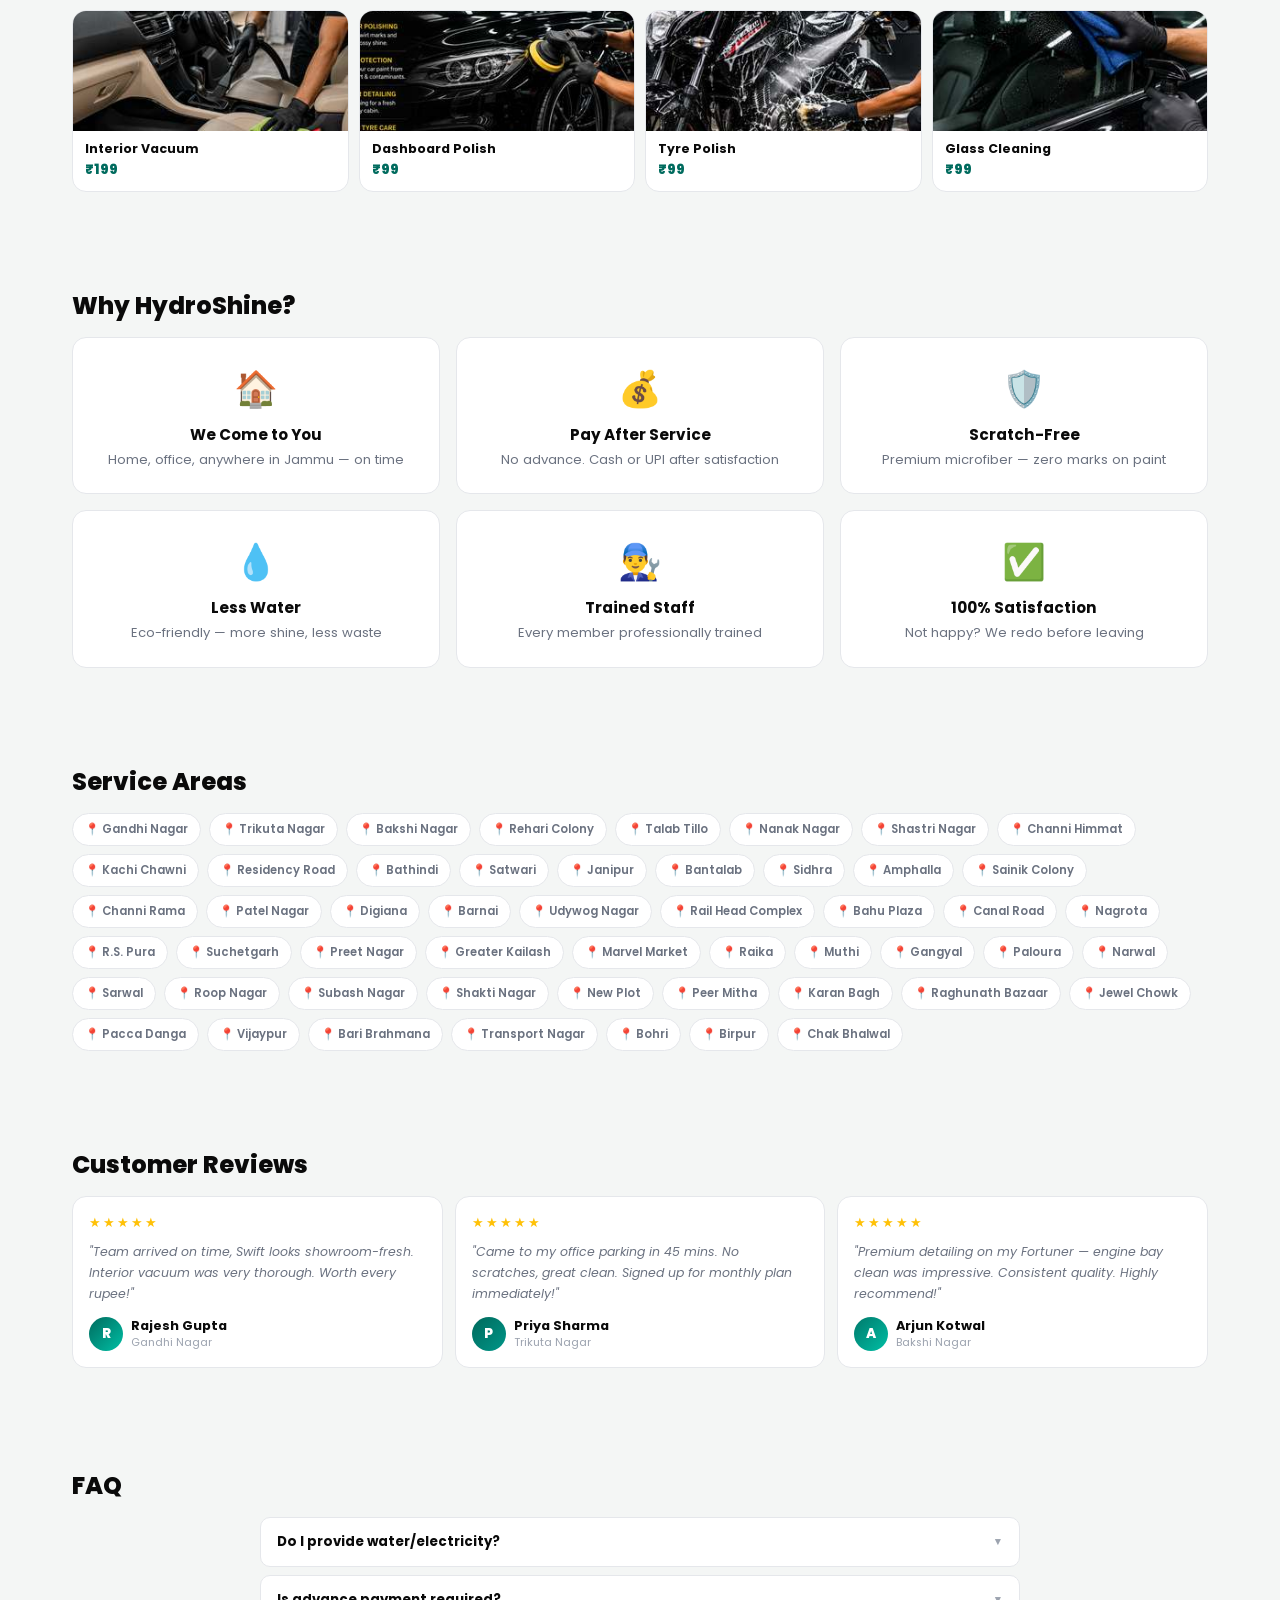
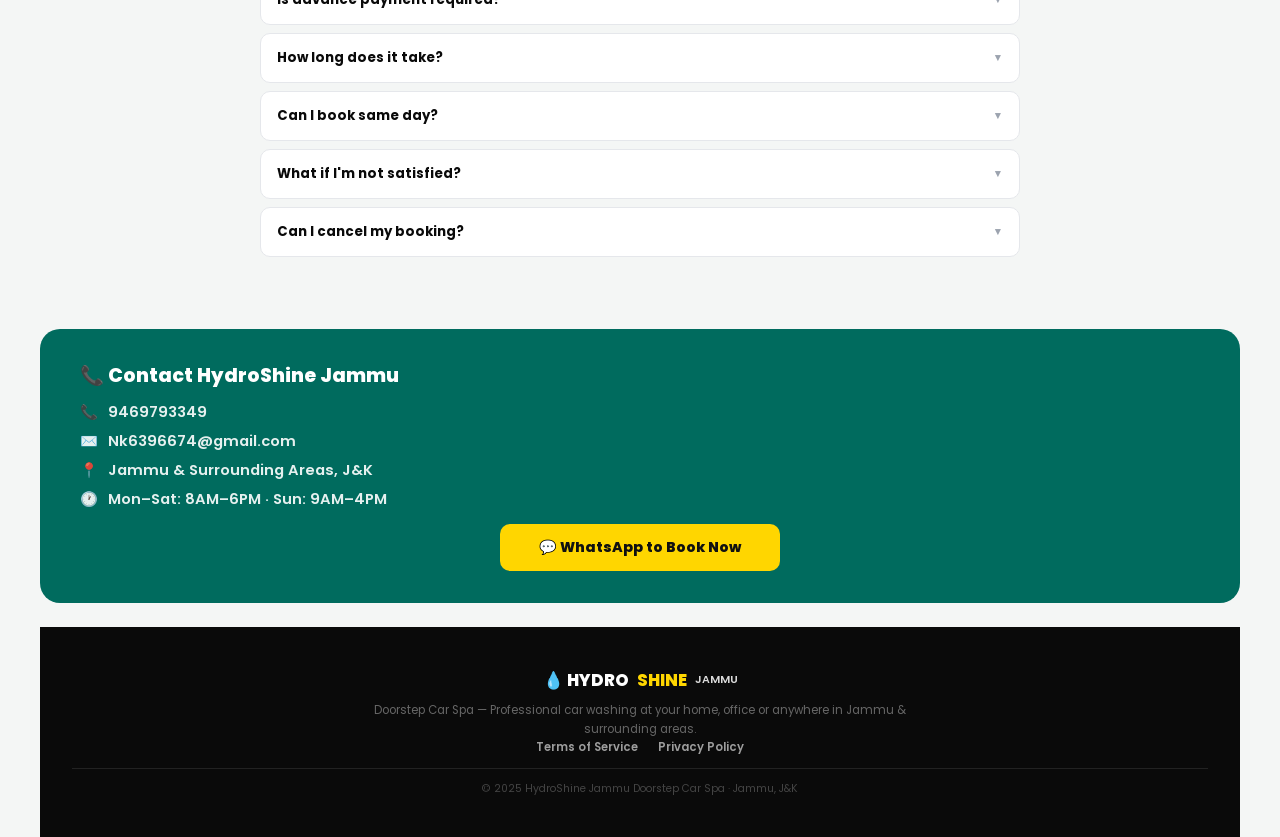
==== commit b39d711b: "Update index.html" ====
--- a/pages/index.html
+++ b/pages/index.html
@@ -15,7 +15,7 @@
 <!-- HEADER -->
 <header class="header">
   <button class="hbg-btn" onclick="openDrawer()">☰</button>
-  <div class="header-logo" style="display:flex;align-items:center;gap:8px"><img src="logo.png" alt="HydroShine Jammu" style="height:36px;width:auto;object-fit:contain;display:block"><span style="font-size:.88rem;font-weight:900;letter-spacing:-.3px"><span style="color:#2ECC40">HYDRO</span><span style="color:#00AAFF">SHINE</span> <span style="font-size:.65em;font-weight:700;color:#111">JAMMU</span></span></div>
+  <div class="header-logo" style="display:flex;align-items:center;gap:8px"><img src="logo.png" alt="HydroShine Jammu" style="height:36px;width:auto;object-fit:contain;display:block">HYDRO<span style="color:#00BFA5">SHINE</span> <span style="font-size:.65em;font-weight:600;opacity:.85">JAMMU</span></div>
   <a href="tel:9469793349" class="call-btn">📞 Call</a>
 </header>
 
@@ -23,7 +23,7 @@
 <div class="drawer-overlay" id="drawerOverlay" onclick="closeDrawer()"></div>
 <div class="drawer" id="drawer">
   <div class="drawer-head">
-    <div class="logo-text" style="display:flex;align-items:center;justify-content:center;gap:10px"><img src="logo.png" alt="HydroShine Jammu" style="height:50px;width:auto;object-fit:contain"><span style="font-weight:900;letter-spacing:-.3px"><span style="color:#2ECC40">HYDRO</span><span style="color:#00AAFF">SHINE</span> <span style="font-size:.65em;font-weight:700;color:#111">JAMMU</span></span></div>
+    <div class="logo-text" style="display:flex;align-items:center;justify-content:center;gap:10px"><img src="logo.png" alt="HydroShine Jammu" style="height:50px;width:auto;object-fit:contain">HYDRO<span style="color:#00BFA5">SHINE</span> <span style="font-size:.65em;font-weight:600;opacity:.85">JAMMU</span></div>
     <button class="drawer-close" onclick="closeDrawer()">✕</button>
   </div>
   <div class="drawer-links">
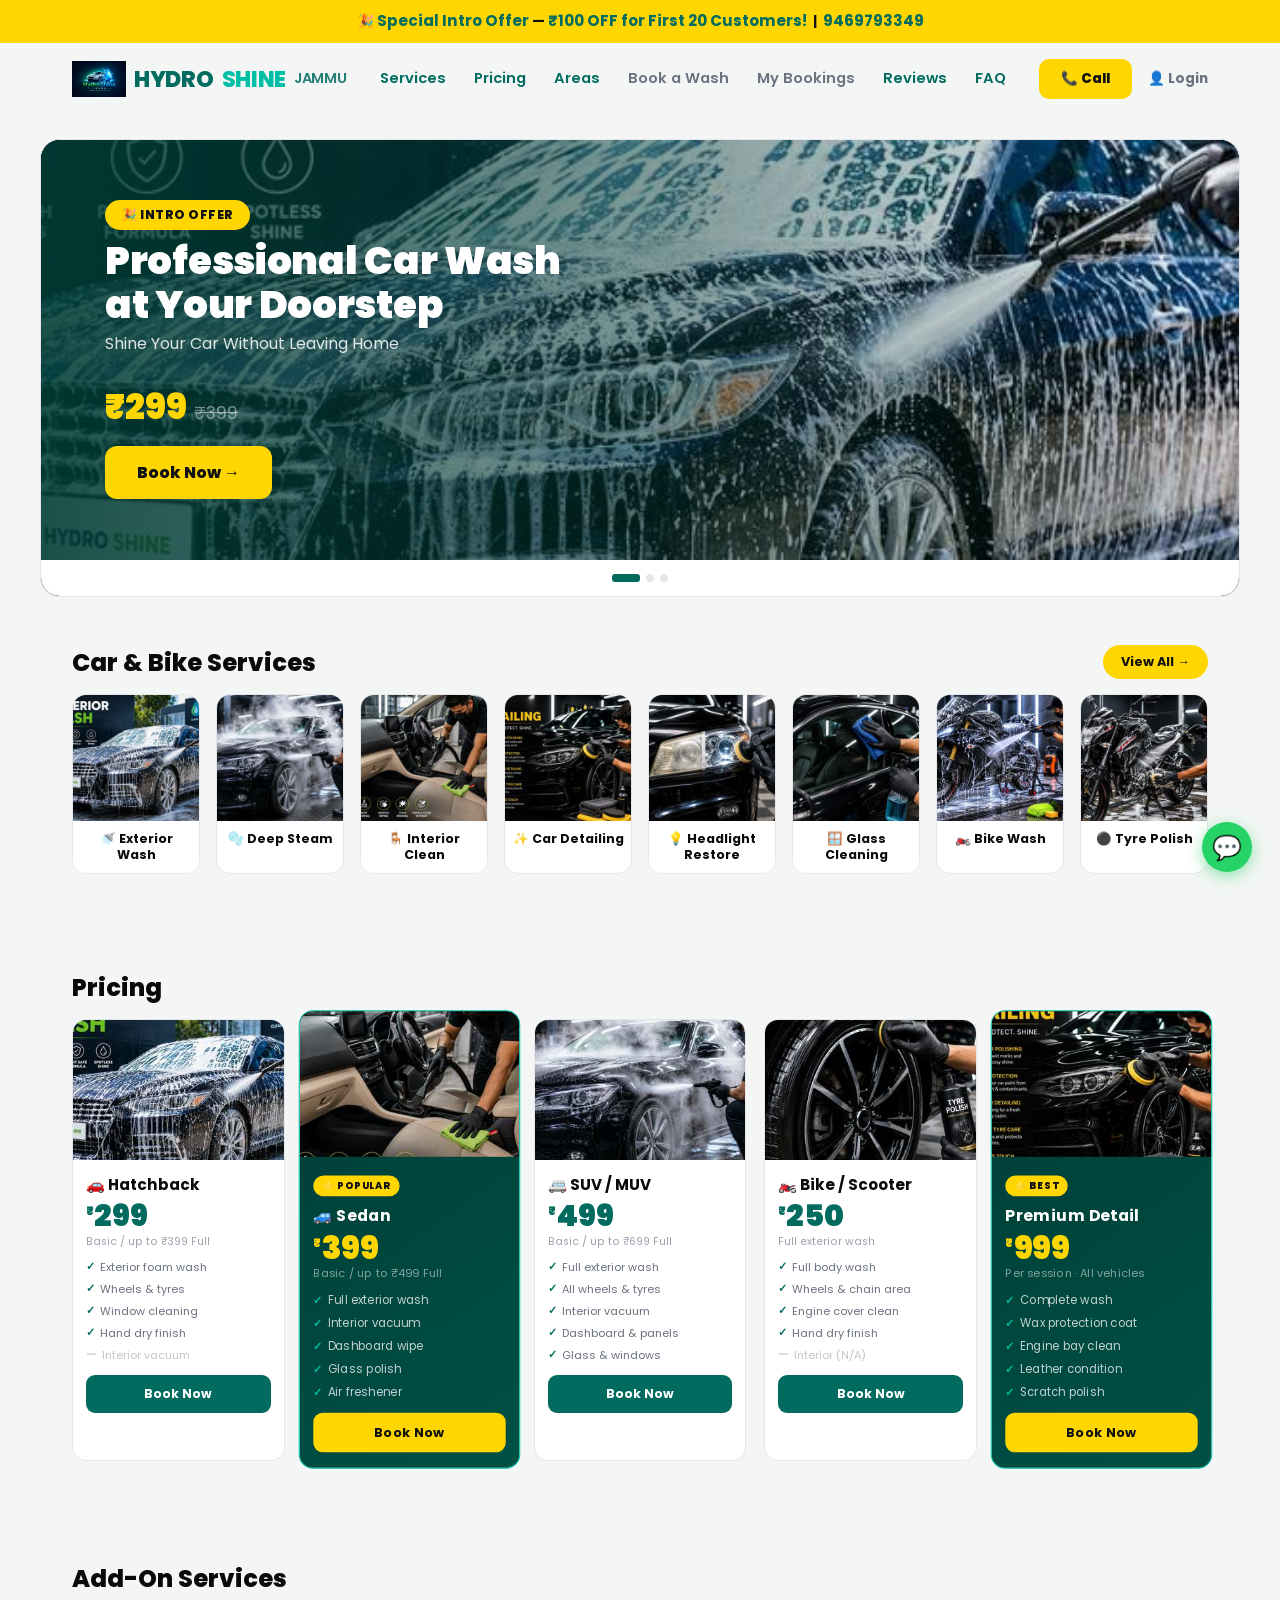
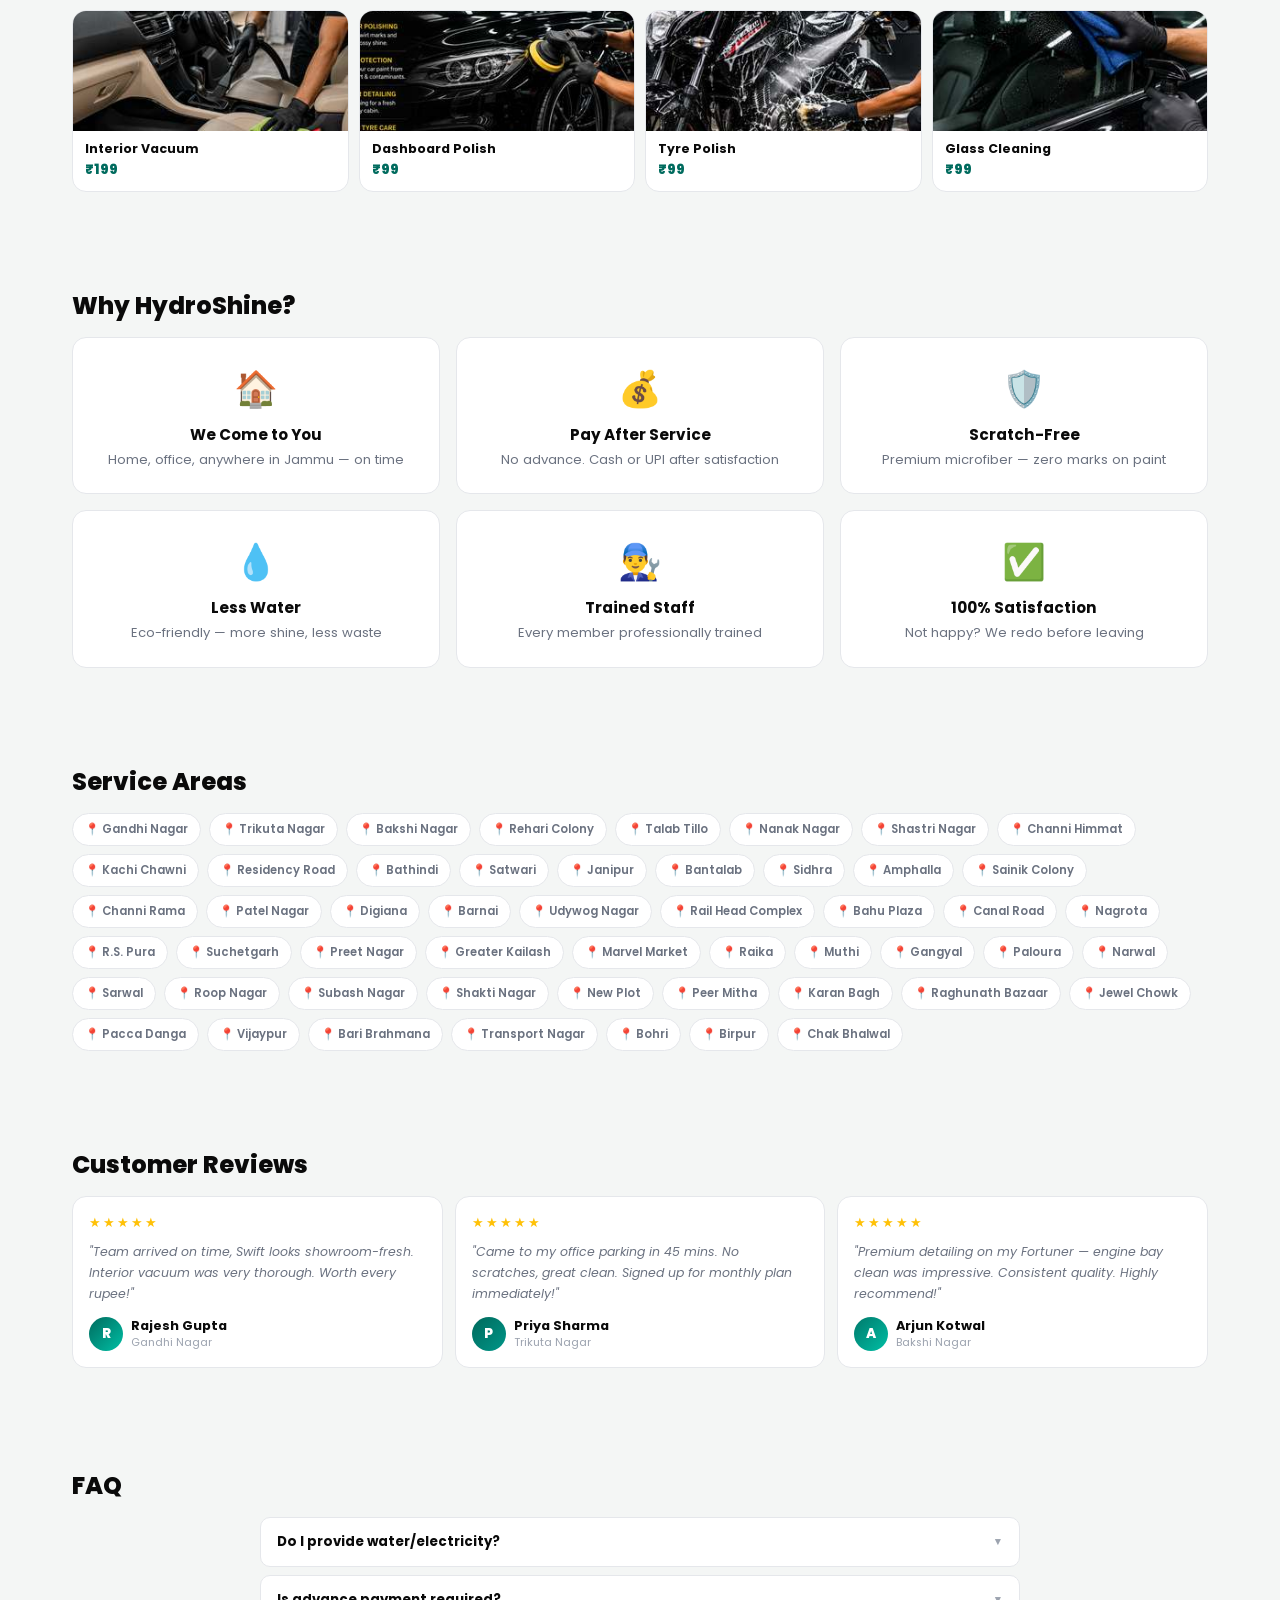
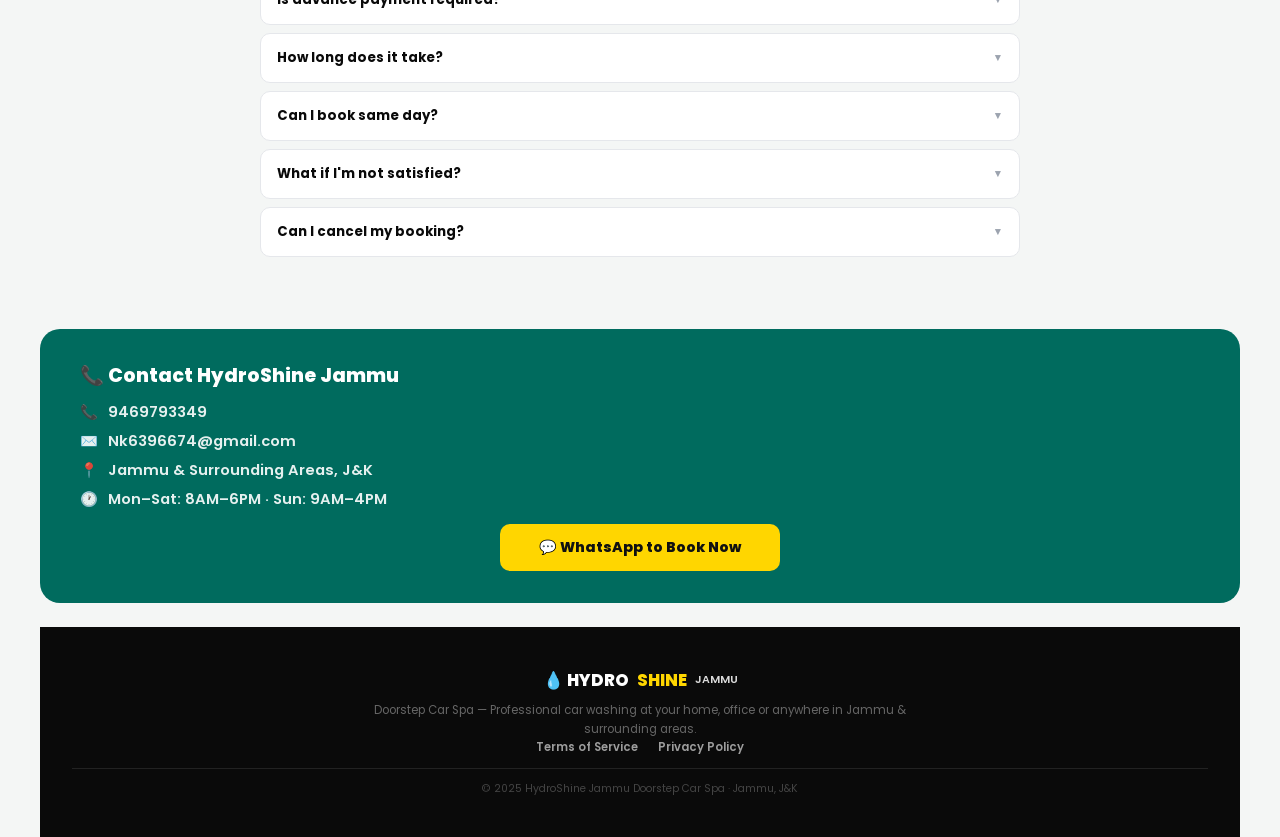
==== commit 16e8e889: "Update index.html" ====
--- a/pages/index.html
+++ b/pages/index.html
@@ -3,7 +3,7 @@
 <head>
 <meta charset="UTF-8">
 <meta name="viewport" content="width=device-width, initial-scale=1.0, maximum-scale=1.0, user-scalable=no">
-<title>HydroShine Jammu — Doorstep Car Spa</title>
+<titleDOORSTEPSWASH — Doorstep Car Spa</title>
 <link href="https://fonts.googleapis.com/css2?family=Poppins:wght@400;500;600;700;800;900&display=swap" rel="stylesheet">
 <link rel="stylesheet" href="app.css">
 </head>
